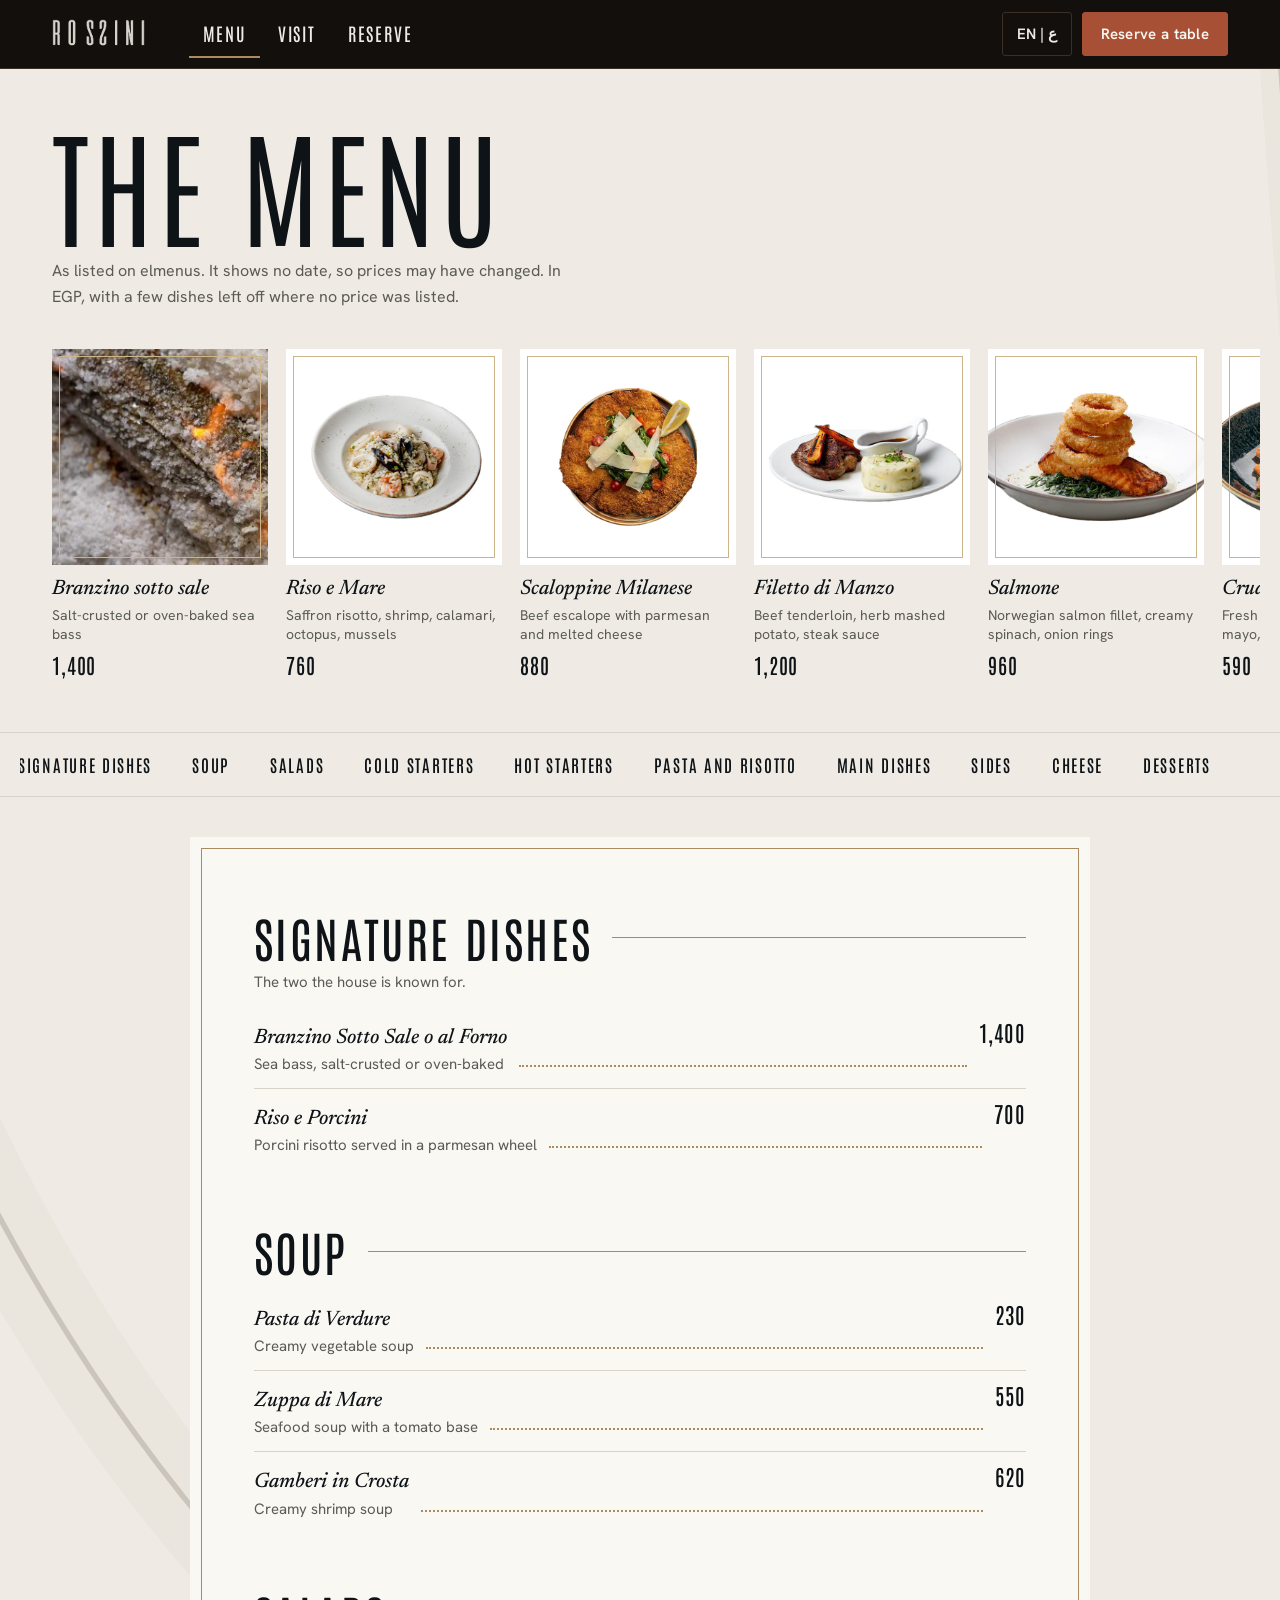
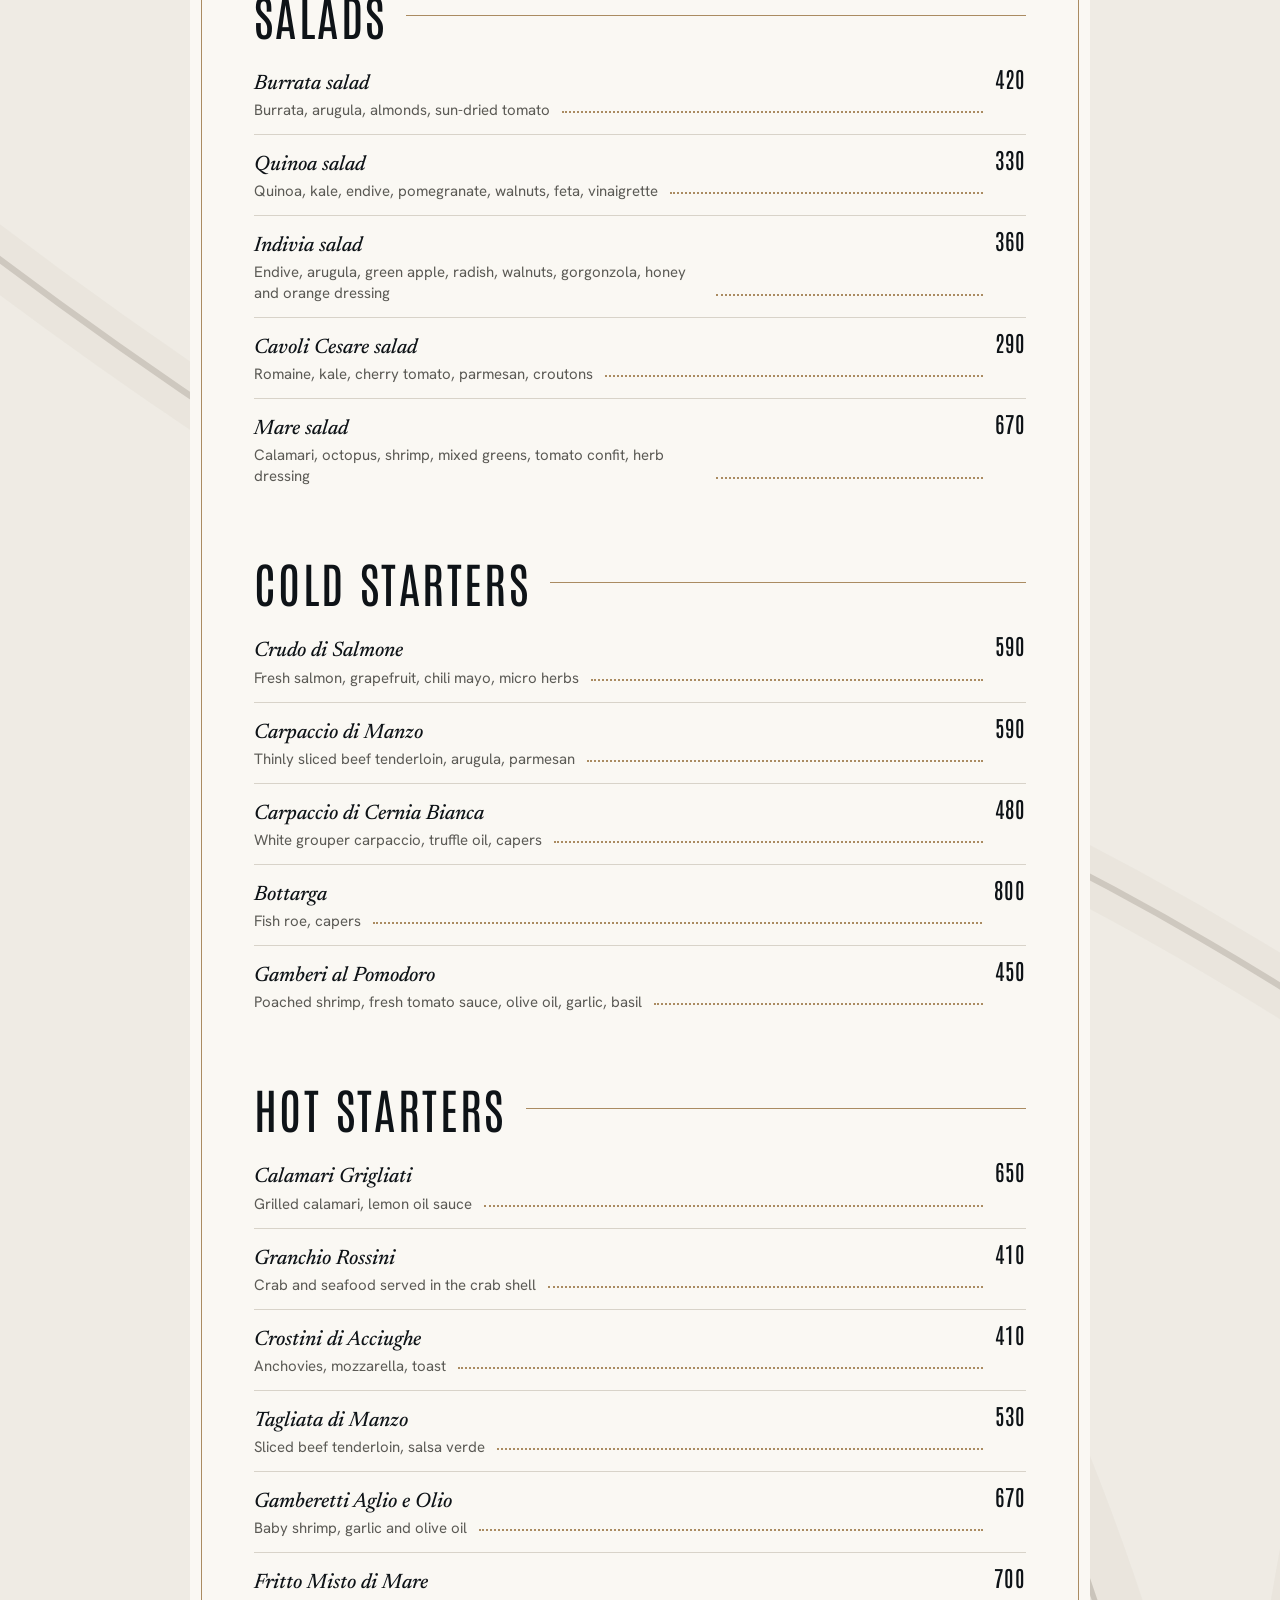
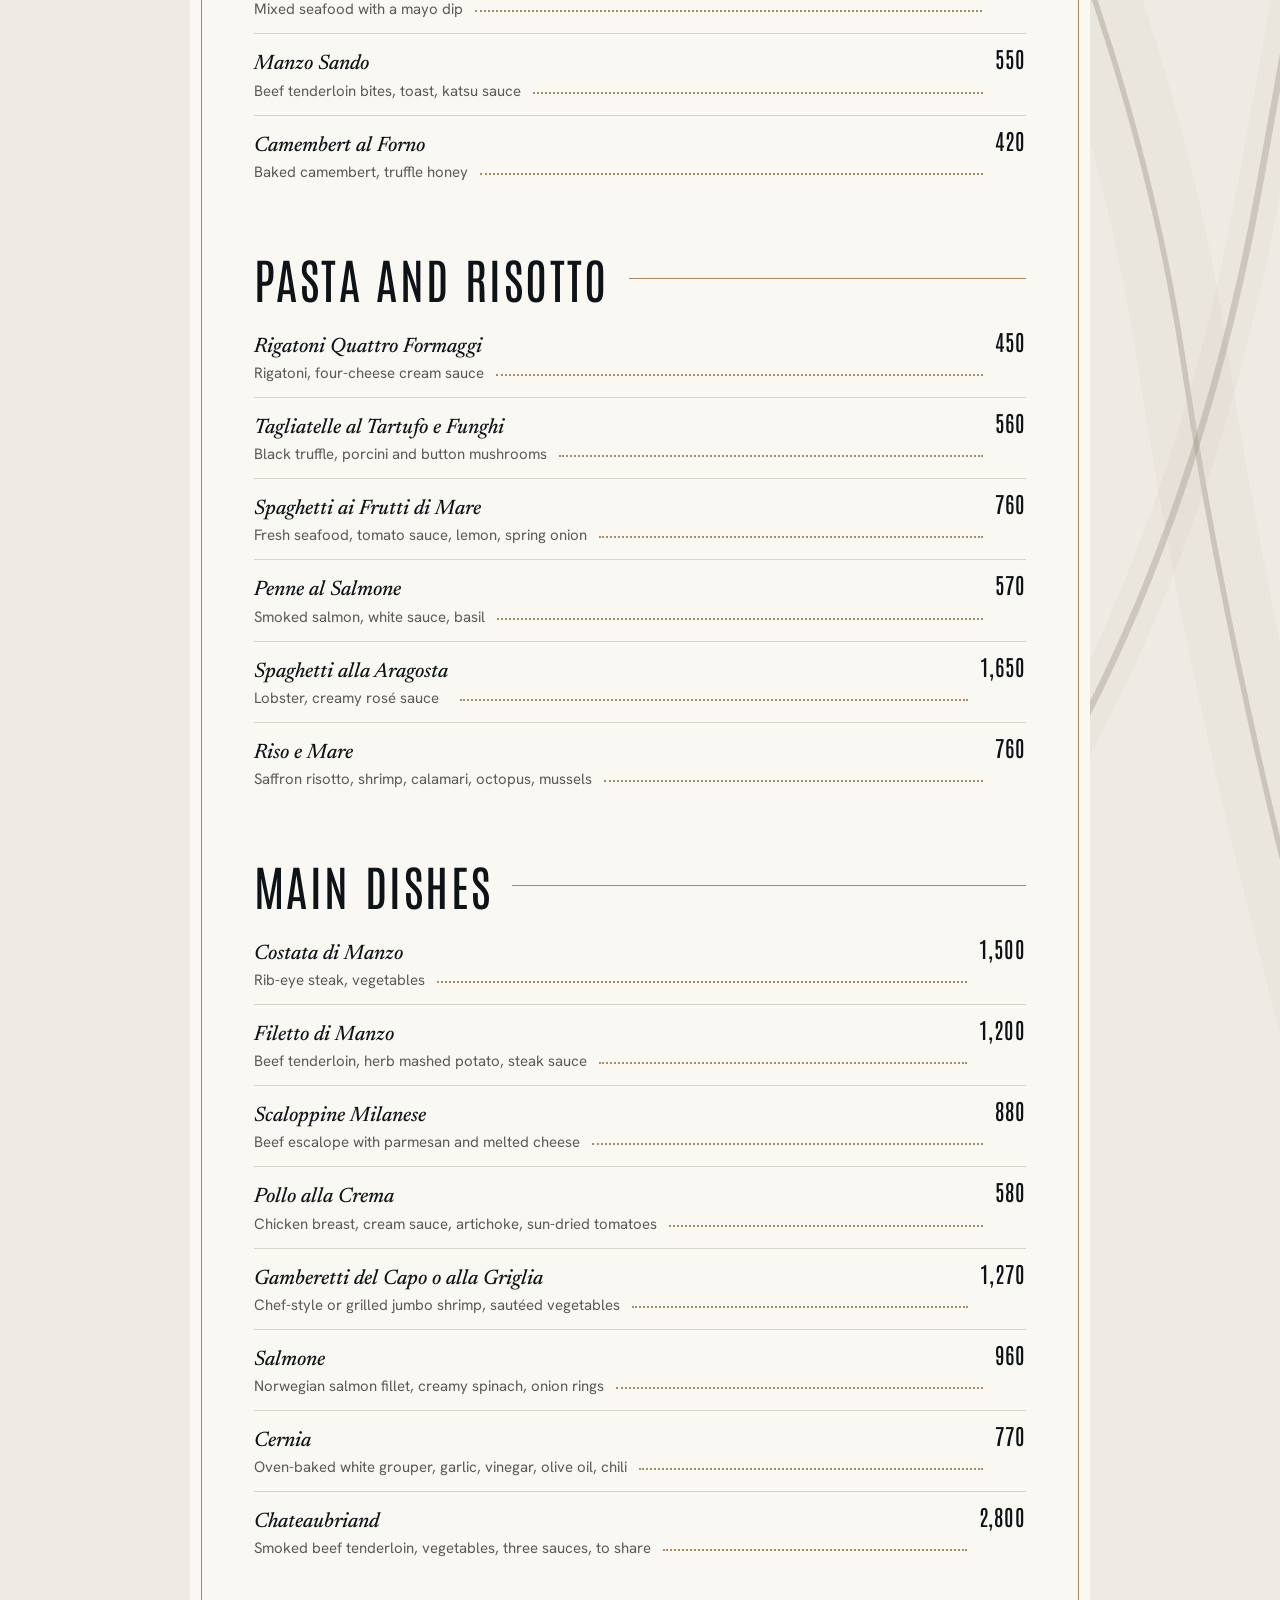
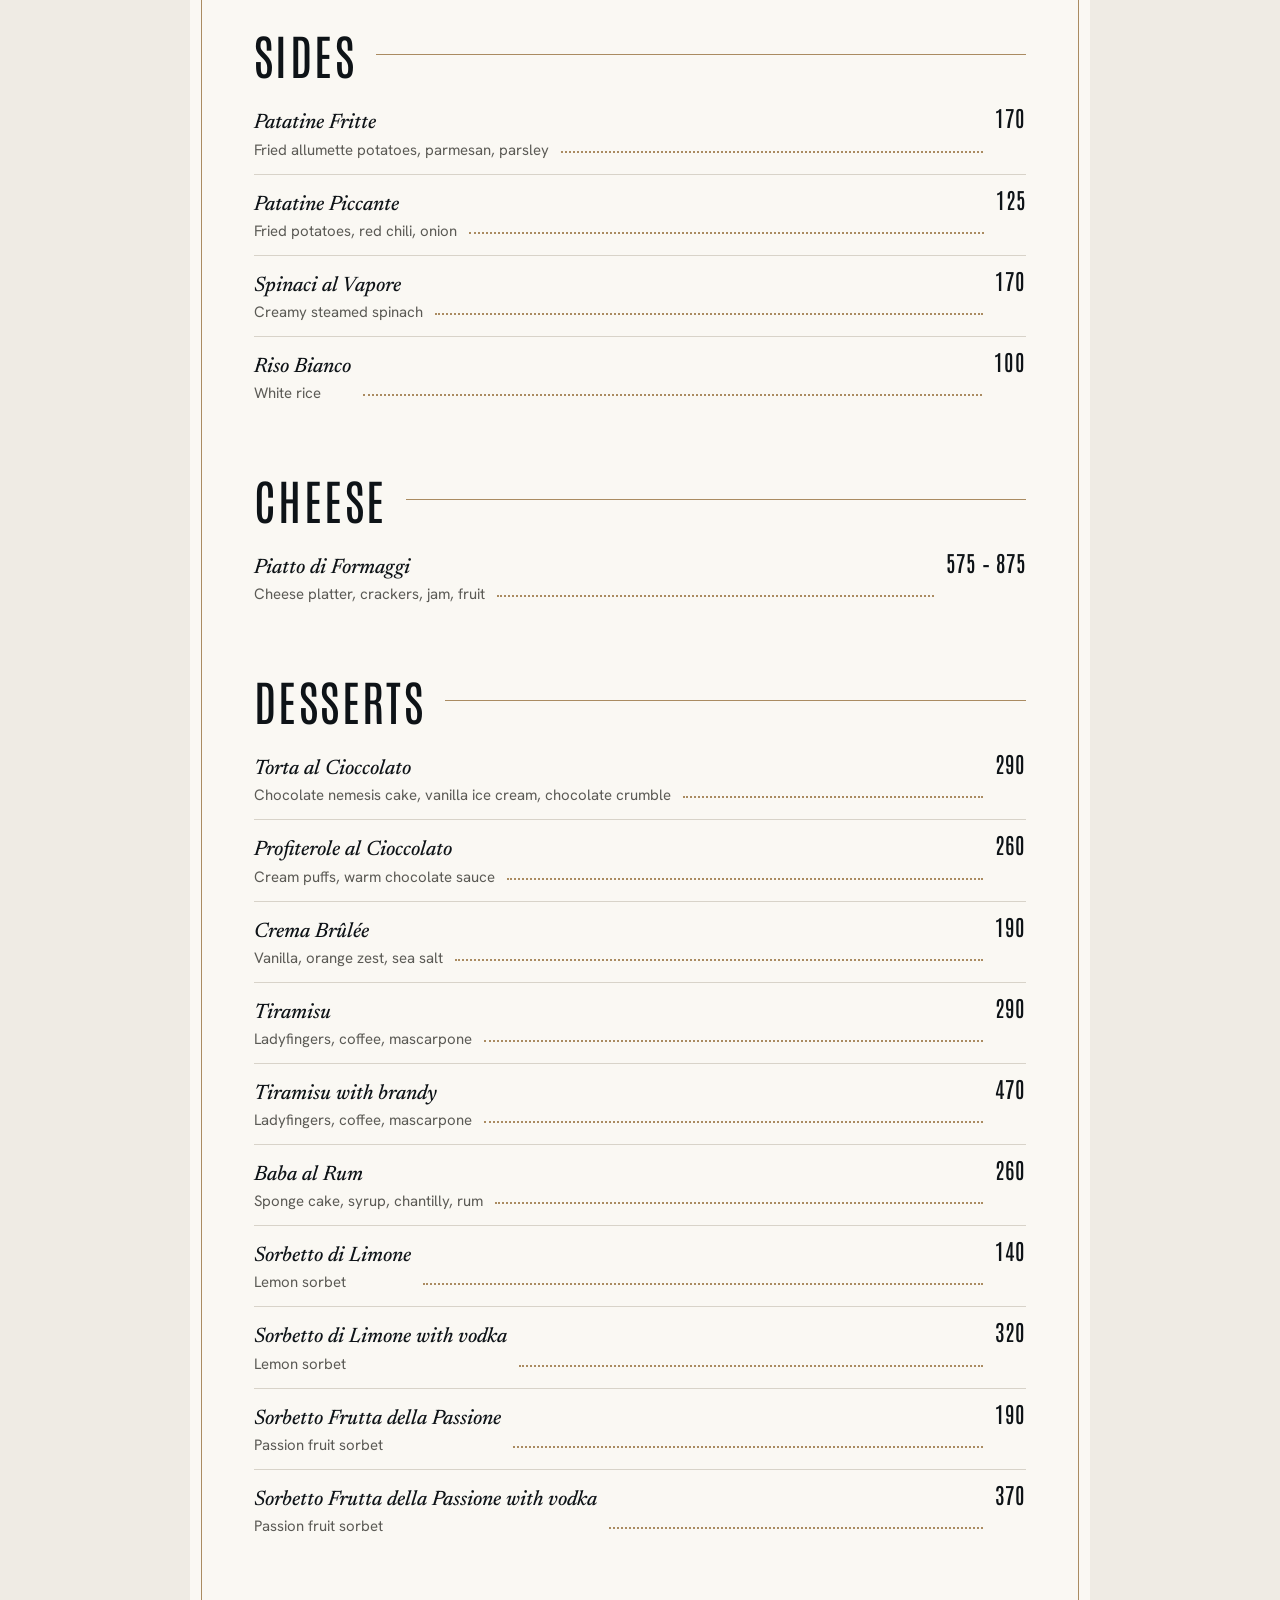
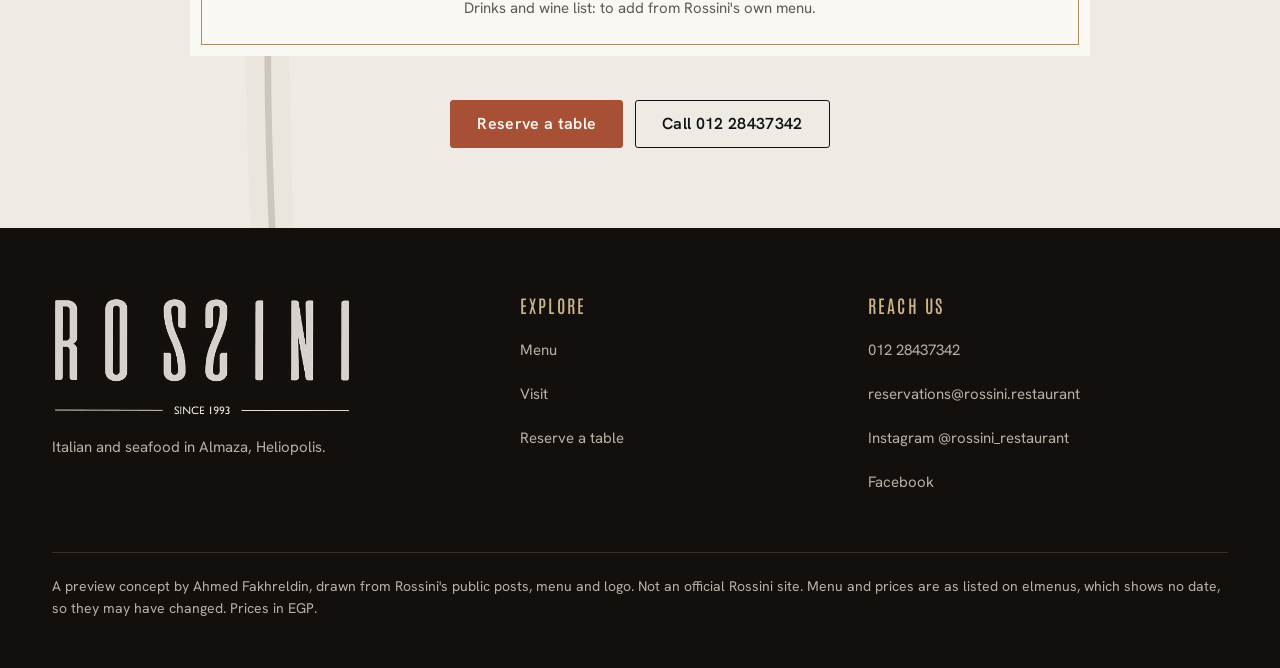
==== menu.html @ e1ad90ad "Rossini website preview: home, menu, visit Co-Authored-By: Claude Sonnet 5.5 <noreply@anthropic.com>" ====
<!doctype html>
<html lang="en"><head><meta charset="utf-8"><meta name="viewport" content="width=device-width,initial-scale=1">
<title>Menu | Rossini</title>
<meta name="description" content="The Rossini dinner menu: soups, salads, starters, pasta and risotto, mains and desserts, with prices in EGP."><meta name="theme-color" content="#120F0D"><meta name="robots" content="noindex">
<meta property="og:title" content="Menu | Rossini"><meta property="og:description" content="The Rossini dinner menu: soups, salads, starters, pasta and risotto, mains and desserts, with prices in EGP."><meta property="og:image" content="img/rossini/03_DQtmpgDiWe9.jpg">
<link rel="icon" type="image/png" href="img/rossini/icon.png">
<link rel="stylesheet" href="fonts.css"><link rel="stylesheet" href="site.css"></head><body>
<a class="skip" href="#main">Skip to content</a><header class="hdr"><div class="wrap">
 <a class="brand" href="index.html" aria-label="Rossini, home"><img src="img/rossini/mark-cream.png" alt="Rossini" width="124" height="40"></a>
 <nav class="nav" aria-label="Main"><a href="menu.html" aria-current="page">Menu</a><a href="visit.html">Visit</a><a href="index.html#reserve">Reserve</a></nav>
 <div class="hr"><button class="lang js-ar" type="button" aria-label="Switch to Arabic">EN | ع</button><a class="btn sm" href="index.html#reserve">Reserve a table</a></div>
 <button class="burger" type="button" aria-expanded="false" aria-controls="mnav" aria-label="Open menu"><i></i><i></i><i></i></button>
</div></header>
<nav class="mnav" id="mnav" aria-label="Menu"><a href="menu.html">Menu</a><a href="visit.html">Visit</a><a href="index.html#reserve">Reserve a table</a><a href="https://www.instagram.com/rossini_restaurant/" target="_blank" rel="noopener">Instagram</a>
 <a class="sub js-ar" href="#" onclick="return false">Arabic version: part of the full build</a></nav>
<main id="main" class="menupage"><svg class="marble" viewBox="0 0 1600 1400" preserveAspectRatio="xMidYMid slice" aria-hidden="true" focusable="false"><path d="M461.8,-20.0 Q496.4,132.1 519.8,204.8 Q543.2,277.5 595.5,325.8 Q647.8,374.1 715.5,419.0 Q783.1,464.0 849.7,492.0 Q916.3,520.1 981.6,567.5 Q1046.9,615.0 1078.7,692.3 Q1110.4,769.5 1153.0,820.8 Q1195.5,872.1 1264.5,918.2 Q1333.5,964.3 1393.6,1017.6 Q1453.7,1071.0 1496.6,1119.0" fill="none" stroke="#CBC5BA" stroke-width="12.1" stroke-opacity=".16" stroke-linecap="round"/><path d="M461.8,-20.0 Q496.4,132.1 519.8,204.8 Q543.2,277.5 595.5,325.8 Q647.8,374.1 715.5,419.0 Q783.1,464.0 849.7,492.0 Q916.3,520.1 981.6,567.5 Q1046.9,615.0 1078.7,692.3 Q1110.4,769.5 1153.0,820.8 Q1195.5,872.1 1264.5,918.2 Q1333.5,964.3 1393.6,1017.6 Q1453.7,1071.0 1496.6,1119.0" fill="none" stroke="#9D968A" stroke-width="1.35" stroke-opacity="0.37" stroke-linecap="round"/><path d="M443.2,-20.0 Q434.5,153.6 419.6,231.9 Q404.7,310.2 382.8,393.0 Q361.0,475.7 354.2,541.4 Q347.4,607.1 346.9,674.1 Q346.4,741.0 346.5,824.0 Q346.7,907.1 330.1,994.8 Q313.4,1082.5 308.4,1163.1 Q303.3,1243.6 294.0,1331.4 Q284.6,1419.1 249.1,1493.6 Q213.7,1568.0 202.8,1649.8" fill="none" stroke="#CBC5BA" stroke-width="23.9" stroke-opacity=".16" stroke-linecap="round"/><path d="M443.2,-20.0 Q434.5,153.6 419.6,231.9 Q404.7,310.2 382.8,393.0 Q361.0,475.7 354.2,541.4 Q347.4,607.1 346.9,674.1 Q346.4,741.0 346.5,824.0 Q346.7,907.1 330.1,994.8 Q313.4,1082.5 308.4,1163.1 Q303.3,1243.6 294.0,1331.4 Q284.6,1419.1 249.1,1493.6 Q213.7,1568.0 202.8,1649.8" fill="none" stroke="#9D968A" stroke-width="1.50" stroke-opacity="0.34" stroke-linecap="round"/><path d="M580.7,-20.0 Q609.0,112.8 638.1,189.6 Q667.3,266.5 716.2,320.9 Q765.2,375.3 794.7,443.3 Q824.1,511.4 864.4,591.1 Q904.7,670.8 915.9,745.1 Q927.0,819.3 952.0,908.2 Q976.9,997.1 1011.6,1057.2 Q1046.3,1117.2 1100.3,1177.3 Q1154.3,1237.4 1203.5,1283.6 Q1252.7,1329.9 1324.0,1378.8" fill="none" stroke="#CBC5BA" stroke-width="19.4" stroke-opacity=".16" stroke-linecap="round"/><path d="M580.7,-20.0 Q609.0,112.8 638.1,189.6 Q667.3,266.5 716.2,320.9 Q765.2,375.3 794.7,443.3 Q824.1,511.4 864.4,591.1 Q904.7,670.8 915.9,745.1 Q927.0,819.3 952.0,908.2 Q976.9,997.1 1011.6,1057.2 Q1046.3,1117.2 1100.3,1177.3 Q1154.3,1237.4 1203.5,1283.6 Q1252.7,1329.9 1324.0,1378.8" fill="none" stroke="#9D968A" stroke-width="1.17" stroke-opacity="0.42" stroke-linecap="round"/><path d="M1138.3,-20.0 Q1172.7,155.7 1169.7,230.3 Q1166.6,304.9 1189.1,366.9 Q1211.6,428.8 1250.8,484.7 Q1289.9,540.6 1332.0,587.7 Q1374.0,634.8 1428.8,675.9 Q1483.7,717.0 1574.0,744.9 Q1664.4,772.8 1732.1,797.8 Q1799.8,822.9 1862.7,853.3 Q1925.6,883.7 1985.8,934.9 Q2045.9,986.1 2106.7,1015.2" fill="none" stroke="#CBC5BA" stroke-width="13.0" stroke-opacity=".16" stroke-linecap="round"/><path d="M1138.3,-20.0 Q1172.7,155.7 1169.7,230.3 Q1166.6,304.9 1189.1,366.9 Q1211.6,428.8 1250.8,484.7 Q1289.9,540.6 1332.0,587.7 Q1374.0,634.8 1428.8,675.9 Q1483.7,717.0 1574.0,744.9 Q1664.4,772.8 1732.1,797.8 Q1799.8,822.9 1862.7,853.3 Q1925.6,883.7 1985.8,934.9 Q2045.9,986.1 2106.7,1015.2" fill="none" stroke="#9D968A" stroke-width="1.51" stroke-opacity="0.32" stroke-linecap="round"/><path d="M-115.7,-20.0 Q-182.9,117.5 -195.9,209.0 Q-208.9,300.5 -246.5,364.4 Q-284.1,428.2 -306.5,509.7 Q-329.0,591.2 -361.4,659.1 Q-393.8,727.0 -407.5,818.8 Q-421.3,910.7 -459.0,990.9 Q-496.8,1071.1 -536.7,1135.9 Q-576.7,1200.6 -606.4,1256.4 Q-636.1,1312.1 -658.8,1391.6 Q-681.6,1471.1 -730.8,1542.9" fill="none" stroke="#CBC5BA" stroke-width="23.8" stroke-opacity=".16" stroke-linecap="round"/><path d="M-115.7,-20.0 Q-182.9,117.5 -195.9,209.0 Q-208.9,300.5 -246.5,364.4 Q-284.1,428.2 -306.5,509.7 Q-329.0,591.2 -361.4,659.1 Q-393.8,727.0 -407.5,818.8 Q-421.3,910.7 -459.0,990.9 Q-496.8,1071.1 -536.7,1135.9 Q-576.7,1200.6 -606.4,1256.4 Q-636.1,1312.1 -658.8,1391.6 Q-681.6,1471.1 -730.8,1542.9" fill="none" stroke="#9D968A" stroke-width="1.65" stroke-opacity="0.36" stroke-linecap="round"/><path d="M263.3,-20.0 Q334.4,120.8 355.7,196.0 Q377.0,271.1 387.3,335.6 Q397.6,400.1 396.5,486.6 Q395.3,573.2 379.2,639.6 Q363.0,706.0 332.2,785.5 Q301.5,865.0 246.9,918.1 Q192.3,971.2 111.0,1000.7 Q29.6,1030.1 -20.9,1090.7 Q-71.4,1151.3 -131.0,1193.6 Q-190.5,1235.9 -273.0,1261.0" fill="none" stroke="#CBC5BA" stroke-width="17.2" stroke-opacity=".16" stroke-linecap="round"/><path d="M263.3,-20.0 Q334.4,120.8 355.7,196.0 Q377.0,271.1 387.3,335.6 Q397.6,400.1 396.5,486.6 Q395.3,573.2 379.2,639.6 Q363.0,706.0 332.2,785.5 Q301.5,865.0 246.9,918.1 Q192.3,971.2 111.0,1000.7 Q29.6,1030.1 -20.9,1090.7 Q-71.4,1151.3 -131.0,1193.6 Q-190.5,1235.9 -273.0,1261.0" fill="none" stroke="#9D968A" stroke-width="0.74" stroke-opacity="0.28" stroke-linecap="round"/><path d="M1704.1,-20.0 Q1667.9,128.9 1625.4,190.3 Q1582.9,251.7 1562.6,318.7 Q1542.4,385.7 1517.9,456.5 Q1493.5,527.4 1487.3,600.5 Q1481.0,673.5 1478.3,763.8 Q1475.5,854.2 1478.3,932.0 Q1481.0,1009.8 1481.4,1072.6 Q1481.7,1135.4 1485.1,1197.6 Q1488.5,1259.9 1476.3,1335.6 Q1464.1,1411.4 1435.4,1479.4" fill="none" stroke="#CBC5BA" stroke-width="16.8" stroke-opacity=".16" stroke-linecap="round"/><path d="M1704.1,-20.0 Q1667.9,128.9 1625.4,190.3 Q1582.9,251.7 1562.6,318.7 Q1542.4,385.7 1517.9,456.5 Q1493.5,527.4 1487.3,600.5 Q1481.0,673.5 1478.3,763.8 Q1475.5,854.2 1478.3,932.0 Q1481.0,1009.8 1481.4,1072.6 Q1481.7,1135.4 1485.1,1197.6 Q1488.5,1259.9 1476.3,1335.6 Q1464.1,1411.4 1435.4,1479.4" fill="none" stroke="#9D968A" stroke-width="1.21" stroke-opacity="0.45" stroke-linecap="round"/><path d="M43.7,-20.0 Q61.9,151.2 71.9,236.4 Q81.9,321.7 66.5,401.4 Q51.1,481.2 34.9,563.3 Q18.7,645.4 5.3,721.5 Q-8.2,797.6 -50.9,876.2 Q-93.6,954.8 -147.1,1008.3 Q-200.7,1061.8 -288.1,1087.7 Q-375.5,1113.6 -436.9,1154.5 Q-498.3,1195.4 -539.5,1259.6 Q-580.8,1323.9 -657.0,1365.4" fill="none" stroke="#CBC5BA" stroke-width="19.7" stroke-opacity=".16" stroke-linecap="round"/><path d="M43.7,-20.0 Q61.9,151.2 71.9,236.4 Q81.9,321.7 66.5,401.4 Q51.1,481.2 34.9,563.3 Q18.7,645.4 5.3,721.5 Q-8.2,797.6 -50.9,876.2 Q-93.6,954.8 -147.1,1008.3 Q-200.7,1061.8 -288.1,1087.7 Q-375.5,1113.6 -436.9,1154.5 Q-498.3,1195.4 -539.5,1259.6 Q-580.8,1323.9 -657.0,1365.4" fill="none" stroke="#9D968A" stroke-width="1.33" stroke-opacity="0.31" stroke-linecap="round"/><path d="M1535.0,-20.0 Q1476.1,122.5 1447.2,206.9 Q1418.3,291.3 1415.6,369.5 Q1412.8,447.7 1419.0,519.6 Q1425.1,591.5 1420.0,670.7 Q1415.0,749.9 1412.7,822.3 Q1410.5,894.8 1399.9,958.5 Q1389.2,1022.2 1344.8,1103.4 Q1300.5,1184.6 1286.2,1246.8 Q1271.9,1309.0 1242.9,1369.8 Q1213.9,1430.6 1180.3,1512.9" fill="none" stroke="#CBC5BA" stroke-width="12.9" stroke-opacity=".16" stroke-linecap="round"/><path d="M1535.0,-20.0 Q1476.1,122.5 1447.2,206.9 Q1418.3,291.3 1415.6,369.5 Q1412.8,447.7 1419.0,519.6 Q1425.1,591.5 1420.0,670.7 Q1415.0,749.9 1412.7,822.3 Q1410.5,894.8 1399.9,958.5 Q1389.2,1022.2 1344.8,1103.4 Q1300.5,1184.6 1286.2,1246.8 Q1271.9,1309.0 1242.9,1369.8 Q1213.9,1430.6 1180.3,1512.9" fill="none" stroke="#9D968A" stroke-width="0.76" stroke-opacity="0.48" stroke-linecap="round"/><path d="M935.5,-20.0 Q947.3,146.6 956.9,237.0 Q966.5,327.4 970.9,392.1 Q975.2,456.9 960.7,543.7 Q946.3,630.6 932.1,708.6 Q917.9,786.6 882.2,844.3 Q846.5,902.0 810.1,958.4 Q773.7,1014.9 756.1,1080.8 Q738.6,1146.7 728.7,1231.8 Q718.8,1316.9 720.9,1384.6 Q723.0,1452.3 731.9,1521.6" fill="none" stroke="#CBC5BA" stroke-width="9.2" stroke-opacity=".16" stroke-linecap="round"/><path d="M935.5,-20.0 Q947.3,146.6 956.9,237.0 Q966.5,327.4 970.9,392.1 Q975.2,456.9 960.7,543.7 Q946.3,630.6 932.1,708.6 Q917.9,786.6 882.2,844.3 Q846.5,902.0 810.1,958.4 Q773.7,1014.9 756.1,1080.8 Q738.6,1146.7 728.7,1231.8 Q718.8,1316.9 720.9,1384.6 Q723.0,1452.3 731.9,1521.6" fill="none" stroke="#9D968A" stroke-width="1.41" stroke-opacity="0.40" stroke-linecap="round"/><path d="M203.8,-20.0 Q164.2,147.4 144.0,232.9 Q123.7,318.3 109.9,400.7 Q96.1,483.1 57.4,558.9 Q18.8,634.6 -36.8,692.1 Q-92.3,749.7 -127.5,805.2 Q-162.6,860.7 -185.3,928.6 Q-207.9,996.6 -207.6,1085.0 Q-207.3,1173.4 -231.5,1241.7 Q-255.6,1310.0 -261.6,1386.2 Q-267.6,1462.5 -253.4,1531.8" fill="none" stroke="#CBC5BA" stroke-width="23.4" stroke-opacity=".16" stroke-linecap="round"/><path d="M203.8,-20.0 Q164.2,147.4 144.0,232.9 Q123.7,318.3 109.9,400.7 Q96.1,483.1 57.4,558.9 Q18.8,634.6 -36.8,692.1 Q-92.3,749.7 -127.5,805.2 Q-162.6,860.7 -185.3,928.6 Q-207.9,996.6 -207.6,1085.0 Q-207.3,1173.4 -231.5,1241.7 Q-255.6,1310.0 -261.6,1386.2 Q-267.6,1462.5 -253.4,1531.8" fill="none" stroke="#9D968A" stroke-width="1.67" stroke-opacity="0.40" stroke-linecap="round"/></svg>
<div class="wrap mhead">
 <h1>The menu</h1>
 <p class="mnote">As listed on elmenus. It shows no date, so prices may have changed. In EGP, with a few dishes left off where no price was listed.</p>
 <div class="favs"><article class="fav"><div class="im br"><img src="img/rossini/03_DQtmpgDiWe9.jpg" alt="Sea bass baked in a salt crust" width="461" height="820"></div><h3>Branzino sotto sale</h3><p>Salt-crusted or oven-baked sea bass</p><b>1,400</b></article><article class="fav"><div class="im"><img src="img/rossini/dishes/fff6aa2e.jpg" alt="Riso e Mare" width="600" height="400"></div><h3>Riso e Mare</h3><p>Saffron risotto, shrimp, calamari, octopus, mussels</p><b>760</b></article><article class="fav"><div class="im"><img src="img/rossini/dishes/2e9b0869.jpg" alt="Scaloppine Milanese" width="600" height="400"></div><h3>Scaloppine Milanese</h3><p>Beef escalope with parmesan and melted cheese</p><b>880</b></article><article class="fav"><div class="im"><img src="img/rossini/dishes/8d470fe8.jpg" alt="Filetto di Manzo" width="600" height="400"></div><h3>Filetto di Manzo</h3><p>Beef tenderloin, herb mashed potato, steak sauce</p><b>1,200</b></article><article class="fav"><div class="im"><img src="img/rossini/dishes/2f91ca54.jpg" alt="Salmone" width="600" height="400"></div><h3>Salmone</h3><p>Norwegian salmon fillet, creamy spinach, onion rings</p><b>960</b></article><article class="fav"><div class="im"><img src="img/rossini/dishes/bc25a0dc.jpg" alt="Crudo di Salmone" width="600" height="400"></div><h3>Crudo di Salmone</h3><p>Fresh salmon, grapefruit, chili mayo, micro herbs</p><b>590</b></article><article class="fav"><div class="im"><img src="img/rossini/dishes/a33565ce.jpg" alt="Tiramisu" width="600" height="400"></div><h3>Tiramisu</h3><p>Ladyfingers, coffee, mascarpone</p><b>290</b></article><article class="fav"><div class="im"><img src="img/rossini/dishes/de966da7.jpg" alt="Baba al Rum" width="600" height="400"></div><h3>Baba al Rum</h3><p>Sponge cake, syrup, chantilly, rum</p><b>260</b></article></div>
</div>
<div class="chips js-jump"><div class="wrap"><a class="chip" href="#signature">Signature dishes</a><a class="chip" href="#soup">Soup</a><a class="chip" href="#salads">Salads</a><a class="chip" href="#cold">Cold starters</a><a class="chip" href="#hot">Hot starters</a><a class="chip" href="#pasta">Pasta and risotto</a><a class="chip" href="#mains">Main dishes</a><a class="chip" href="#sides">Sides</a><a class="chip" href="#cheese">Cheese</a><a class="chip" href="#desserts">Desserts</a></div></div>
<div class="wrap"><div class="mcard"><section class="msec" id="signature"><h2>Signature dishes</h2><p class="snote">The two the house is known for.</p><ul class="mlist"><li class="mi"><span class="it"><i>Branzino Sotto Sale o al Forno</i><small>Sea bass, salt-crusted or oven-baked</small></span><span class="dots"></span><span class="pr">1,400</span></li><li class="mi"><span class="it"><i>Riso e Porcini</i><small>Porcini risotto served in a parmesan wheel</small></span><span class="dots"></span><span class="pr">700</span></li></ul></section><section class="msec" id="soup"><h2>Soup</h2><ul class="mlist"><li class="mi"><span class="it"><i>Pasta di Verdure</i><small>Creamy vegetable soup</small></span><span class="dots"></span><span class="pr">230</span></li><li class="mi"><span class="it"><i>Zuppa di Mare</i><small>Seafood soup with a tomato base</small></span><span class="dots"></span><span class="pr">550</span></li><li class="mi"><span class="it"><i>Gamberi in Crosta</i><small>Creamy shrimp soup</small></span><span class="dots"></span><span class="pr">620</span></li></ul></section><section class="msec" id="salads"><h2>Salads</h2><ul class="mlist"><li class="mi"><span class="it"><i>Burrata salad</i><small>Burrata, arugula, almonds, sun-dried tomato</small></span><span class="dots"></span><span class="pr">420</span></li><li class="mi"><span class="it"><i>Quinoa salad</i><small>Quinoa, kale, endive, pomegranate, walnuts, feta, vinaigrette</small></span><span class="dots"></span><span class="pr">330</span></li><li class="mi"><span class="it"><i>Indivia salad</i><small>Endive, arugula, green apple, radish, walnuts, gorgonzola, honey and orange dressing</small></span><span class="dots"></span><span class="pr">360</span></li><li class="mi"><span class="it"><i>Cavoli Cesare salad</i><small>Romaine, kale, cherry tomato, parmesan, croutons</small></span><span class="dots"></span><span class="pr">290</span></li><li class="mi"><span class="it"><i>Mare salad</i><small>Calamari, octopus, shrimp, mixed greens, tomato confit, herb dressing</small></span><span class="dots"></span><span class="pr">670</span></li></ul></section><section class="msec" id="cold"><h2>Cold starters</h2><ul class="mlist"><li class="mi"><span class="it"><i>Crudo di Salmone</i><small>Fresh salmon, grapefruit, chili mayo, micro herbs</small></span><span class="dots"></span><span class="pr">590</span></li><li class="mi"><span class="it"><i>Carpaccio di Manzo</i><small>Thinly sliced beef tenderloin, arugula, parmesan</small></span><span class="dots"></span><span class="pr">590</span></li><li class="mi"><span class="it"><i>Carpaccio di Cernia Bianca</i><small>White grouper carpaccio, truffle oil, capers</small></span><span class="dots"></span><span class="pr">480</span></li><li class="mi"><span class="it"><i>Bottarga</i><small>Fish roe, capers</small></span><span class="dots"></span><span class="pr">800</span></li><li class="mi"><span class="it"><i>Gamberi al Pomodoro</i><small>Poached shrimp, fresh tomato sauce, olive oil, garlic, basil</small></span><span class="dots"></span><span class="pr">450</span></li></ul></section><section class="msec" id="hot"><h2>Hot starters</h2><ul class="mlist"><li class="mi"><span class="it"><i>Calamari Grigliati</i><small>Grilled calamari, lemon oil sauce</small></span><span class="dots"></span><span class="pr">650</span></li><li class="mi"><span class="it"><i>Granchio Rossini</i><small>Crab and seafood served in the crab shell</small></span><span class="dots"></span><span class="pr">410</span></li><li class="mi"><span class="it"><i>Crostini di Acciughe</i><small>Anchovies, mozzarella, toast</small></span><span class="dots"></span><span class="pr">410</span></li><li class="mi"><span class="it"><i>Tagliata di Manzo</i><small>Sliced beef tenderloin, salsa verde</small></span><span class="dots"></span><span class="pr">530</span></li><li class="mi"><span class="it"><i>Gamberetti Aglio e Olio</i><small>Baby shrimp, garlic and olive oil</small></span><span class="dots"></span><span class="pr">670</span></li><li class="mi"><span class="it"><i>Fritto Misto di Mare</i><small>Mixed seafood with a mayo dip</small></span><span class="dots"></span><span class="pr">700</span></li><li class="mi"><span class="it"><i>Manzo Sando</i><small>Beef tenderloin bites, toast, katsu sauce</small></span><span class="dots"></span><span class="pr">550</span></li><li class="mi"><span class="it"><i>Camembert al Forno</i><small>Baked camembert, truffle honey</small></span><span class="dots"></span><span class="pr">420</span></li></ul></section><section class="msec" id="pasta"><h2>Pasta and risotto</h2><ul class="mlist"><li class="mi"><span class="it"><i>Rigatoni Quattro Formaggi</i><small>Rigatoni, four-cheese cream sauce</small></span><span class="dots"></span><span class="pr">450</span></li><li class="mi"><span class="it"><i>Tagliatelle al Tartufo e Funghi</i><small>Black truffle, porcini and button mushrooms</small></span><span class="dots"></span><span class="pr">560</span></li><li class="mi"><span class="it"><i>Spaghetti ai Frutti di Mare</i><small>Fresh seafood, tomato sauce, lemon, spring onion</small></span><span class="dots"></span><span class="pr">760</span></li><li class="mi"><span class="it"><i>Penne al Salmone</i><small>Smoked salmon, white sauce, basil</small></span><span class="dots"></span><span class="pr">570</span></li><li class="mi"><span class="it"><i>Spaghetti alla Aragosta</i><small>Lobster, creamy rosé sauce</small></span><span class="dots"></span><span class="pr">1,650</span></li><li class="mi"><span class="it"><i>Riso e Mare</i><small>Saffron risotto, shrimp, calamari, octopus, mussels</small></span><span class="dots"></span><span class="pr">760</span></li></ul></section><section class="msec" id="mains"><h2>Main dishes</h2><ul class="mlist"><li class="mi"><span class="it"><i>Costata di Manzo</i><small>Rib-eye steak, vegetables</small></span><span class="dots"></span><span class="pr">1,500</span></li><li class="mi"><span class="it"><i>Filetto di Manzo</i><small>Beef tenderloin, herb mashed potato, steak sauce</small></span><span class="dots"></span><span class="pr">1,200</span></li><li class="mi"><span class="it"><i>Scaloppine Milanese</i><small>Beef escalope with parmesan and melted cheese</small></span><span class="dots"></span><span class="pr">880</span></li><li class="mi"><span class="it"><i>Pollo alla Crema</i><small>Chicken breast, cream sauce, artichoke, sun-dried tomatoes</small></span><span class="dots"></span><span class="pr">580</span></li><li class="mi"><span class="it"><i>Gamberetti del Capo o alla Griglia</i><small>Chef-style or grilled jumbo shrimp, sautéed vegetables</small></span><span class="dots"></span><span class="pr">1,270</span></li><li class="mi"><span class="it"><i>Salmone</i><small>Norwegian salmon fillet, creamy spinach, onion rings</small></span><span class="dots"></span><span class="pr">960</span></li><li class="mi"><span class="it"><i>Cernia</i><small>Oven-baked white grouper, garlic, vinegar, olive oil, chili</small></span><span class="dots"></span><span class="pr">770</span></li><li class="mi"><span class="it"><i>Chateaubriand</i><small>Smoked beef tenderloin, vegetables, three sauces, to share</small></span><span class="dots"></span><span class="pr">2,800</span></li></ul></section><section class="msec" id="sides"><h2>Sides</h2><ul class="mlist"><li class="mi"><span class="it"><i>Patatine Fritte</i><small>Fried allumette potatoes, parmesan, parsley</small></span><span class="dots"></span><span class="pr">170</span></li><li class="mi"><span class="it"><i>Patatine Piccante</i><small>Fried potatoes, red chili, onion</small></span><span class="dots"></span><span class="pr">125</span></li><li class="mi"><span class="it"><i>Spinaci al Vapore</i><small>Creamy steamed spinach</small></span><span class="dots"></span><span class="pr">170</span></li><li class="mi"><span class="it"><i>Riso Bianco</i><small>White rice</small></span><span class="dots"></span><span class="pr">100</span></li></ul></section><section class="msec" id="cheese"><h2>Cheese</h2><ul class="mlist"><li class="mi"><span class="it"><i>Piatto di Formaggi</i><small>Cheese platter, crackers, jam, fruit</small></span><span class="dots"></span><span class="pr">575 – 875</span></li></ul></section><section class="msec" id="desserts"><h2>Desserts</h2><ul class="mlist"><li class="mi"><span class="it"><i>Torta al Cioccolato</i><small>Chocolate nemesis cake, vanilla ice cream, chocolate crumble</small></span><span class="dots"></span><span class="pr">290</span></li><li class="mi"><span class="it"><i>Profiterole al Cioccolato</i><small>Cream puffs, warm chocolate sauce</small></span><span class="dots"></span><span class="pr">260</span></li><li class="mi"><span class="it"><i>Crema Brûlée</i><small>Vanilla, orange zest, sea salt</small></span><span class="dots"></span><span class="pr">190</span></li><li class="mi"><span class="it"><i>Tiramisu</i><small>Ladyfingers, coffee, mascarpone</small></span><span class="dots"></span><span class="pr">290</span></li><li class="mi"><span class="it"><i>Tiramisu with brandy</i><small>Ladyfingers, coffee, mascarpone</small></span><span class="dots"></span><span class="pr">470</span></li><li class="mi"><span class="it"><i>Baba al Rum</i><small>Sponge cake, syrup, chantilly, rum</small></span><span class="dots"></span><span class="pr">260</span></li><li class="mi"><span class="it"><i>Sorbetto di Limone</i><small>Lemon sorbet</small></span><span class="dots"></span><span class="pr">140</span></li><li class="mi"><span class="it"><i>Sorbetto di Limone with vodka</i><small>Lemon sorbet</small></span><span class="dots"></span><span class="pr">320</span></li><li class="mi"><span class="it"><i>Sorbetto Frutta della Passione</i><small>Passion fruit sorbet</small></span><span class="dots"></span><span class="pr">190</span></li><li class="mi"><span class="it"><i>Sorbetto Frutta della Passione with vodka</i><small>Passion fruit sorbet</small></span><span class="dots"></span><span class="pr">370</span></li></ul></section>
 <p class="mfoot">Drinks and wine list: to add from Rossini's own menu.</p></div></div>
<div class="wrap mcta"><a class="btn" href="index.html#reserve">Reserve a table</a><a class="btn ghost" href="tel:+201228437342">Call 012 28437342</a></div>
</main><footer class="ftr"><div class="wrap">
 <div><img src="img/rossini/logo-cream.png" alt="Rossini, since 1993" width="300" height="120"><p style="margin-top:18px">Italian and seafood in Almaza, Heliopolis.</p></div>
 <div><h4>Explore</h4><ul><li><a href="menu.html">Menu</a></li><li><a href="visit.html">Visit</a></li><li><a href="index.html#reserve">Reserve a table</a></li></ul></div>
 <div><h4>Reach us</h4><ul><li><a href="tel:+201228437342">012 28437342</a></li><li><a href="mailto:reservations@rossini.restaurant">reservations@rossini.restaurant</a></li><li><a href="https://www.instagram.com/rossini_restaurant/" target="_blank" rel="noopener">Instagram @rossini_restaurant</a></li><li><a href="https://www.facebook.com/rossinirestaurantegypt" target="_blank" rel="noopener">Facebook</a></li></ul></div>
 <p class="fine">A preview concept by Ahmed Fakhreldin, drawn from Rossini's public posts, menu and logo. Not an official Rossini site. Menu and prices are as listed on elmenus, which shows no date, so they may have changed. Prices in EGP.</p>
</div></footer><nav class="mbar" aria-label="Quick actions"><a class="main" href="index.html#reserve">Reserve</a><a href="https://www.google.com/maps/search/?api=1&query=Rossini+Restaurant+66+Omar+Ibn+El-Khattab+Almaza+Heliopolis" target="_blank" rel="noopener">Directions</a><a href="tel:+201228437342">Call</a></nav><div class="toast" role="status" aria-live="polite">The Arabic version is part of the full build.</div><script src="app.js"></script></body></html>
---- fonts.css ----
/* latin-ext */
@font-face {
  font-family: 'Antonio';
  font-style: normal;
  font-weight: 300;
  font-display: swap;
  src: url(fonts/c0c201a4a9ea.woff2) format('woff2');
  unicode-range: U+0100-02BA, U+02BD-02C5, U+02C7-02CC, U+02CE-02D7, U+02DD-02FF, U+0304, U+0308, U+0329, U+1D00-1DBF, U+1E00-1E9F, U+1EF2-1EFF, U+2020, U+20A0-20AB, U+20AD-20C0, U+2113, U+2C60-2C7F, U+A720-A7FF;
}
/* latin */
@font-face {
  font-family: 'Antonio';
  font-style: normal;
  font-weight: 300;
  font-display: swap;
  src: url(fonts/6b497ad16e94.woff2) format('woff2');
  unicode-range: U+0000-00FF, U+0131, U+0152-0153, U+02BB-02BC, U+02C6, U+02DA, U+02DC, U+0304, U+0308, U+0329, U+2000-206F, U+20AC, U+2122, U+2191, U+2193, U+2212, U+2215, U+FEFF, U+FFFD;
}
/* latin-ext */
@font-face {
  font-family: 'Antonio';
  font-style: normal;
  font-weight: 400;
  font-display: swap;
  src: url(fonts/c0c201a4a9ea.woff2) format('woff2');
  unicode-range: U+0100-02BA, U+02BD-02C5, U+02C7-02CC, U+02CE-02D7, U+02DD-02FF, U+0304, U+0308, U+0329, U+1D00-1DBF, U+1E00-1E9F, U+1EF2-1EFF, U+2020, U+20A0-20AB, U+20AD-20C0, U+2113, U+2C60-2C7F, U+A720-A7FF;
}
/* latin */
@font-face {
  font-family: 'Antonio';
  font-style: normal;
  font-weight: 400;
  font-display: swap;
  src: url(fonts/6b497ad16e94.woff2) format('woff2');
  unicode-range: U+0000-00FF, U+0131, U+0152-0153, U+02BB-02BC, U+02C6, U+02DA, U+02DC, U+0304, U+0308, U+0329, U+2000-206F, U+20AC, U+2122, U+2191, U+2193, U+2212, U+2215, U+FEFF, U+FFFD;
}
/* latin-ext */
@font-face {
  font-family: 'Antonio';
  font-style: normal;
  font-weight: 500;
  font-display: swap;
  src: url(fonts/c0c201a4a9ea.woff2) format('woff2');
  unicode-range: U+0100-02BA, U+02BD-02C5, U+02C7-02CC, U+02CE-02D7, U+02DD-02FF, U+0304, U+0308, U+0329, U+1D00-1DBF, U+1E00-1E9F, U+1EF2-1EFF, U+2020, U+20A0-20AB, U+20AD-20C0, U+2113, U+2C60-2C7F, U+A720-A7FF;
}
/* latin */
@font-face {
  font-family: 'Antonio';
  font-style: normal;
  font-weight: 500;
  font-display: swap;
  src: url(fonts/6b497ad16e94.woff2) format('woff2');
  unicode-range: U+0000-00FF, U+0131, U+0152-0153, U+02BB-02BC, U+02C6, U+02DA, U+02DC, U+0304, U+0308, U+0329, U+2000-206F, U+20AC, U+2122, U+2191, U+2193, U+2212, U+2215, U+FEFF, U+FFFD;
}
/* latin-ext */
@font-face {
  font-family: 'Antonio';
  font-style: normal;
  font-weight: 600;
  font-display: swap;
  src: url(fonts/c0c201a4a9ea.woff2) format('woff2');
  unicode-range: U+0100-02BA, U+02BD-02C5, U+02C7-02CC, U+02CE-02D7, U+02DD-02FF, U+0304, U+0308, U+0329, U+1D00-1DBF, U+1E00-1E9F, U+1EF2-1EFF, U+2020, U+20A0-20AB, U+20AD-20C0, U+2113, U+2C60-2C7F, U+A720-A7FF;
}
/* latin */
@font-face {
  font-family: 'Antonio';
  font-style: normal;
  font-weight: 600;
  font-display: swap;
  src: url(fonts/6b497ad16e94.woff2) format('woff2');
  unicode-range: U+0000-00FF, U+0131, U+0152-0153, U+02BB-02BC, U+02C6, U+02DA, U+02DC, U+0304, U+0308, U+0329, U+2000-206F, U+20AC, U+2122, U+2191, U+2193, U+2212, U+2215, U+FEFF, U+FFFD;
}
/* cyrillic-ext */
@font-face {
  font-family: 'Hanken Grotesk';
  font-style: normal;
  font-weight: 400;
  font-display: swap;
  src: url(fonts/00849f11728e.woff2) format('woff2');
  unicode-range: U+0460-052F, U+1C80-1C8A, U+20B4, U+2DE0-2DFF, U+A640-A69F, U+FE2E-FE2F;
}
/* vietnamese */
@font-face {
  font-family: 'Hanken Grotesk';
  font-style: normal;
  font-weight: 400;
  font-display: swap;
  src: url(fonts/e98c510959ab.woff2) format('woff2');
  unicode-range: U+0102-0103, U+0110-0111, U+0128-0129, U+0168-0169, U+01A0-01A1, U+01AF-01B0, U+0300-0301, U+0303-0304, U+0308-0309, U+0323, U+0329, U+1EA0-1EF9, U+20AB;
}
/* latin-ext */
@font-face {
  font-family: 'Hanken Grotesk';
  font-style: normal;
  font-weight: 400;
  font-display: swap;
  src: url(fonts/af150b918157.woff2) format('woff2');
  unicode-range: U+0100-02BA, U+02BD-02C5, U+02C7-02CC, U+02CE-02D7, U+02DD-02FF, U+0304, U+0308, U+0329, U+1D00-1DBF, U+1E00-1E9F, U+1EF2-1EFF, U+2020, U+20A0-20AB, U+20AD-20C0, U+2113, U+2C60-2C7F, U+A720-A7FF;
}
/* latin */
@font-face {
  font-family: 'Hanken Grotesk';
  font-style: normal;
  font-weight: 400;
  font-display: swap;
  src: url(fonts/60503460da53.woff2) format('woff2');
  unicode-range: U+0000-00FF, U+0131, U+0152-0153, U+02BB-02BC, U+02C6, U+02DA, U+02DC, U+0304, U+0308, U+0329, U+2000-206F, U+20AC, U+2122, U+2191, U+2193, U+2212, U+2215, U+FEFF, U+FFFD;
}
/* cyrillic-ext */
@font-face {
  font-family: 'Hanken Grotesk';
  font-style: normal;
  font-weight: 500;
  font-display: swap;
  src: url(fonts/00849f11728e.woff2) format('woff2');
  unicode-range: U+0460-052F, U+1C80-1C8A, U+20B4, U+2DE0-2DFF, U+A640-A69F, U+FE2E-FE2F;
}
/* vietnamese */
@font-face {
  font-family: 'Hanken Grotesk';
  font-style: normal;
  font-weight: 500;
  font-display: swap;
  src: url(fonts/e98c510959ab.woff2) format('woff2');
  unicode-range: U+0102-0103, U+0110-0111, U+0128-0129, U+0168-0169, U+01A0-01A1, U+01AF-01B0, U+0300-0301, U+0303-0304, U+0308-0309, U+0323, U+0329, U+1EA0-1EF9, U+20AB;
}
/* latin-ext */
@font-face {
  font-family: 'Hanken Grotesk';
  font-style: normal;
  font-weight: 500;
  font-display: swap;
  src: url(fonts/af150b918157.woff2) format('woff2');
  unicode-range: U+0100-02BA, U+02BD-02C5, U+02C7-02CC, U+02CE-02D7, U+02DD-02FF, U+0304, U+0308, U+0329, U+1D00-1DBF, U+1E00-1E9F, U+1EF2-1EFF, U+2020, U+20A0-20AB, U+20AD-20C0, U+2113, U+2C60-2C7F, U+A720-A7FF;
}
/* latin */
@font-face {
  font-family: 'Hanken Grotesk';
  font-style: normal;
  font-weight: 500;
  font-display: swap;
  src: url(fonts/60503460da53.woff2) format('woff2');
  unicode-range: U+0000-00FF, U+0131, U+0152-0153, U+02BB-02BC, U+02C6, U+02DA, U+02DC, U+0304, U+0308, U+0329, U+2000-206F, U+20AC, U+2122, U+2191, U+2193, U+2212, U+2215, U+FEFF, U+FFFD;
}
/* cyrillic-ext */
@font-face {
  font-family: 'Hanken Grotesk';
  font-style: normal;
  font-weight: 600;
  font-display: swap;
  src: url(fonts/00849f11728e.woff2) format('woff2');
  unicode-range: U+0460-052F, U+1C80-1C8A, U+20B4, U+2DE0-2DFF, U+A640-A69F, U+FE2E-FE2F;
}
/* vietnamese */
@font-face {
  font-family: 'Hanken Grotesk';
  font-style: normal;
  font-weight: 600;
  font-display: swap;
  src: url(fonts/e98c510959ab.woff2) format('woff2');
  unicode-range: U+0102-0103, U+0110-0111, U+0128-0129, U+0168-0169, U+01A0-01A1, U+01AF-01B0, U+0300-0301, U+0303-0304, U+0308-0309, U+0323, U+0329, U+1EA0-1EF9, U+20AB;
}
/* latin-ext */
@font-face {
  font-family: 'Hanken Grotesk';
  font-style: normal;
  font-weight: 600;
  font-display: swap;
  src: url(fonts/af150b918157.woff2) format('woff2');
  unicode-range: U+0100-02BA, U+02BD-02C5, U+02C7-02CC, U+02CE-02D7, U+02DD-02FF, U+0304, U+0308, U+0329, U+1D00-1DBF, U+1E00-1E9F, U+1EF2-1EFF, U+2020, U+20A0-20AB, U+20AD-20C0, U+2113, U+2C60-2C7F, U+A720-A7FF;
}
/* latin */
@font-face {
  font-family: 'Hanken Grotesk';
  font-style: normal;
  font-weight: 600;
  font-display: swap;
  src: url(fonts/60503460da53.woff2) format('woff2');
  unicode-range: U+0000-00FF, U+0131, U+0152-0153, U+02BB-02BC, U+02C6, U+02DA, U+02DC, U+0304, U+0308, U+0329, U+2000-206F, U+20AC, U+2122, U+2191, U+2193, U+2212, U+2215, U+FEFF, U+FFFD;
}
/* cyrillic-ext */
@font-face {
  font-family: 'Hanken Grotesk';
  font-style: normal;
  font-weight: 700;
  font-display: swap;
  src: url(fonts/00849f11728e.woff2) format('woff2');
  unicode-range: U+0460-052F, U+1C80-1C8A, U+20B4, U+2DE0-2DFF, U+A640-A69F, U+FE2E-FE2F;
}
/* vietnamese */
@font-face {
  font-family: 'Hanken Grotesk';
  font-style: normal;
  font-weight: 700;
  font-display: swap;
  src: url(fonts/e98c510959ab.woff2) format('woff2');
  unicode-range: U+0102-0103, U+0110-0111, U+0128-0129, U+0168-0169, U+01A0-01A1, U+01AF-01B0, U+0300-0301, U+0303-0304, U+0308-0309, U+0323, U+0329, U+1EA0-1EF9, U+20AB;
}
/* latin-ext */
@font-face {
  font-family: 'Hanken Grotesk';
  font-style: normal;
  font-weight: 700;
  font-display: swap;
  src: url(fonts/af150b918157.woff2) format('woff2');
  unicode-range: U+0100-02BA, U+02BD-02C5, U+02C7-02CC, U+02CE-02D7, U+02DD-02FF, U+0304, U+0308, U+0329, U+1D00-1DBF, U+1E00-1E9F, U+1EF2-1EFF, U+2020, U+20A0-20AB, U+20AD-20C0, U+2113, U+2C60-2C7F, U+A720-A7FF;
}
/* latin */
@font-face {
  font-family: 'Hanken Grotesk';
  font-style: normal;
  font-weight: 700;
  font-display: swap;
  src: url(fonts/60503460da53.woff2) format('woff2');
  unicode-range: U+0000-00FF, U+0131, U+0152-0153, U+02BB-02BC, U+02C6, U+02DA, U+02DC, U+0304, U+0308, U+0329, U+2000-206F, U+20AC, U+2122, U+2191, U+2193, U+2212, U+2215, U+FEFF, U+FFFD;
}
/* vietnamese */
@font-face {
  font-family: 'Newsreader';
  font-style: italic;
  font-weight: 400;
  font-display: swap;
  src: url(fonts/bff6159ff1e2.woff2) format('woff2');
  unicode-range: U+0102-0103, U+0110-0111, U+0128-0129, U+0168-0169, U+01A0-01A1, U+01AF-01B0, U+0300-0301, U+0303-0304, U+0308-0309, U+0323, U+0329, U+1EA0-1EF9, U+20AB;
}
/* latin-ext */
@font-face {
  font-family: 'Newsreader';
  font-style: italic;
  font-weight: 400;
  font-display: swap;
  src: url(fonts/c62bdcbb62e4.woff2) format('woff2');
  unicode-range: U+0100-02BA, U+02BD-02C5, U+02C7-02CC, U+02CE-02D7, U+02DD-02FF, U+0304, U+0308, U+0329, U+1D00-1DBF, U+1E00-1E9F, U+1EF2-1EFF, U+2020, U+20A0-20AB, U+20AD-20C0, U+2113, U+2C60-2C7F, U+A720-A7FF;
}
/* latin */
@font-face {
  font-family: 'Newsreader';
  font-style: italic;
  font-weight: 400;
  font-display: swap;
  src: url(fonts/84f4aa1199c1.woff2) format('woff2');
  unicode-range: U+0000-00FF, U+0131, U+0152-0153, U+02BB-02BC, U+02C6, U+02DA, U+02DC, U+0304, U+0308, U+0329, U+2000-206F, U+20AC, U+2122, U+2191, U+2193, U+2212, U+2215, U+FEFF, U+FFFD;
}
/* vietnamese */
@font-face {
  font-family: 'Newsreader';
  font-style: italic;
  font-weight: 500;
  font-display: swap;
  src: url(fonts/bff6159ff1e2.woff2) format('woff2');
  unicode-range: U+0102-0103, U+0110-0111, U+0128-0129, U+0168-0169, U+01A0-01A1, U+01AF-01B0, U+0300-0301, U+0303-0304, U+0308-0309, U+0323, U+0329, U+1EA0-1EF9, U+20AB;
}
/* latin-ext */
@font-face {
  font-family: 'Newsreader';
  font-style: italic;
  font-weight: 500;
  font-display: swap;
  src: url(fonts/c62bdcbb62e4.woff2) format('woff2');
  unicode-range: U+0100-02BA, U+02BD-02C5, U+02C7-02CC, U+02CE-02D7, U+02DD-02FF, U+0304, U+0308, U+0329, U+1D00-1DBF, U+1E00-1E9F, U+1EF2-1EFF, U+2020, U+20A0-20AB, U+20AD-20C0, U+2113, U+2C60-2C7F, U+A720-A7FF;
}
/* latin */
@font-face {
  font-family: 'Newsreader';
  font-style: italic;
  font-weight: 500;
  font-display: swap;
  src: url(fonts/84f4aa1199c1.woff2) format('woff2');
  unicode-range: U+0000-00FF, U+0131, U+0152-0153, U+02BB-02BC, U+02C6, U+02DA, U+02DC, U+0304, U+0308, U+0329, U+2000-206F, U+20AC, U+2122, U+2191, U+2193, U+2212, U+2215, U+FEFF, U+FFFD;
}
/* vietnamese */
@font-face {
  font-family: 'Newsreader';
  font-style: normal;
  font-weight: 400;
  font-display: swap;
  src: url(fonts/9d8627ebf0de.woff2) format('woff2');
  unicode-range: U+0102-0103, U+0110-0111, U+0128-0129, U+0168-0169, U+01A0-01A1, U+01AF-01B0, U+0300-0301, U+0303-0304, U+0308-0309, U+0323, U+0329, U+1EA0-1EF9, U+20AB;
}
/* latin-ext */
@font-face {
  font-family: 'Newsreader';
  font-style: normal;
  font-weight: 400;
  font-display: swap;
  src: url(fonts/fcf32aa80be7.woff2) format('woff2');
  unicode-range: U+0100-02BA, U+02BD-02C5, U+02C7-02CC, U+02CE-02D7, U+02DD-02FF, U+0304, U+0308, U+0329, U+1D00-1DBF, U+1E00-1E9F, U+1EF2-1EFF, U+2020, U+20A0-20AB, U+20AD-20C0, U+2113, U+2C60-2C7F, U+A720-A7FF;
}
/* latin */
@font-face {
  font-family: 'Newsreader';
  font-style: normal;
  font-weight: 400;
  font-display: swap;
  src: url(fonts/3dbee31a048d.woff2) format('woff2');
  unicode-range: U+0000-00FF, U+0131, U+0152-0153, U+02BB-02BC, U+02C6, U+02DA, U+02DC, U+0304, U+0308, U+0329, U+2000-206F, U+20AC, U+2122, U+2191, U+2193, U+2212, U+2215, U+FEFF, U+FFFD;
}
---- site.css ----
/* Rossini preview: dark walnut room on top, marble for what you read and do.
   Colours from the logo and the renovated room (walnut, marble, brass, banquette coral). */
:root{--night:#120F0D;--wood:#1E140D;--panel:#2B1E14;--ink:#0E1317;--marble:#EFEBE4;--paper:#FAF8F3;--stone:#DEDBD5;--brass:#AA8B61;--brass-lt:#CDB48A;--coral:#A85035;--coral-dk:#8B3F27;--rose:#94080F;--mute:#5B5A55;--mute-dk:#B9B1A5;--line:#D8D3C9;--line-dk:#3A2E25;--h:68px}
*{box-sizing:border-box;margin:0;padding:0}
html{scroll-behavior:smooth;-webkit-text-size-adjust:100%}
body{font-family:"Hanken Grotesk",system-ui,sans-serif;font-size:17px;line-height:1.6;color:var(--ink);background:var(--marble);-webkit-font-smoothing:antialiased}
img{display:block;max-width:100%}
a{color:inherit}
h1,h2,h3{font-family:"Antonio","Hanken Grotesk",sans-serif;font-weight:400;text-transform:uppercase;letter-spacing:.03em;line-height:1.02}
:focus-visible{outline:3px solid var(--brass-lt);outline-offset:3px;border-radius:4px}
.skip{position:absolute;left:-999px;top:8px;background:var(--marble);color:var(--ink);padding:10px 16px;border-radius:6px;z-index:100}.skip:focus{left:8px}
.wrap{max-width:1240px;margin:0 auto;padding:0 32px}

/* header */
.hdr{position:sticky;top:0;z-index:50;background:var(--night);color:var(--marble);border-bottom:1px solid var(--line-dk)}
.hdr .wrap{height:var(--h);display:flex;align-items:center;gap:28px}
.brand{display:block;flex:none;padding:6px 0}.brand img{height:30px;width:auto}
.nav{display:flex;gap:4px;margin-left:16px}
.nav a{text-decoration:none;font:500 18px/1 "Antonio";letter-spacing:.1em;text-transform:uppercase;padding:14px 14px;border-bottom:2px solid transparent}
.nav a:hover{color:var(--brass-lt)}.nav a[aria-current=page]{border-bottom-color:var(--brass)}
.hr{margin-left:auto;display:flex;gap:10px;align-items:center}
.btn{display:inline-flex;align-items:center;justify-content:center;gap:8px;font:600 16px/1 "Hanken Grotesk",sans-serif;letter-spacing:.02em;text-decoration:none;padding:15px 26px;border-radius:3px;border:1.5px solid var(--coral);background:var(--coral);color:var(--paper);cursor:pointer;min-height:48px}
.btn:hover{background:var(--coral-dk);border-color:var(--coral-dk)}
.btn.ghost{background:transparent;color:var(--marble);border-color:var(--brass)}.btn.ghost:hover{background:var(--brass);color:var(--ink);border-color:var(--brass)}
.btn.dk{background:var(--ink);border-color:var(--ink);color:var(--marble)}.btn.dk:hover{background:#27323A;border-color:#27323A}
.btn.sm{padding:11px 18px;min-height:44px;font-size:15px}
.lang{font:600 15px/1 "Hanken Grotesk";border:1.5px solid var(--line-dk);background:transparent;color:var(--marble);border-radius:3px;padding:10px 14px;min-height:44px;cursor:pointer}.lang:hover{border-color:var(--brass)}
.burger{display:none;margin-left:auto;width:48px;height:48px;border:0;background:transparent;cursor:pointer;position:relative}
.burger i{position:absolute;left:11px;right:11px;height:2px;background:var(--marble);transition:transform .25s,opacity .25s}
.burger i:nth-child(1){top:17px}.burger i:nth-child(2){top:23px}.burger i:nth-child(3){top:29px}
.burger[aria-expanded=true] i:nth-child(1){top:23px;transform:rotate(45deg)}.burger[aria-expanded=true] i:nth-child(2){opacity:0}.burger[aria-expanded=true] i:nth-child(3){top:23px;transform:rotate(-45deg)}
.mnav{position:fixed;inset:var(--h) 0 0 0;background:var(--night);color:var(--marble);z-index:49;padding:28px 24px 120px;display:none;flex-direction:column;gap:0;overflow:auto}
.mnav.open{display:flex}
.mnav a{font:400 40px/1.1 "Antonio";letter-spacing:.05em;text-transform:uppercase;text-decoration:none;padding:16px 0;border-bottom:1px solid var(--line-dk)}
.mnav .sub{font:500 16px/1.5 "Hanken Grotesk";letter-spacing:0;text-transform:none;color:var(--mute-dk);border:0;padding:20px 0 0}

/* hero: the dark room */
.hero{position:relative;background:var(--night);color:var(--marble);overflow:hidden;isolation:isolate}
.hero:before,.room:before{content:"";position:absolute;inset:0;z-index:-2;background:repeating-linear-gradient(90deg,transparent 0 156px,var(--panel) 156px 157px)}
.hero:after{content:"";position:absolute;right:-8%;top:-18%;width:64%;height:136%;z-index:-1;background:radial-gradient(closest-side,#4A3420,transparent)}
.hero .wrap{display:grid;grid-template-columns:minmax(0,1.08fr) minmax(0,.92fr);gap:48px;align-items:center;min-height:min(780px,calc(100svh - var(--h)));min-height:max(620px,min(780px,calc(100svh - var(--h))));padding-block:56px}
.hero h1{font-weight:300;font-size:clamp(52px,6vw,96px);line-height:.98;letter-spacing:.025em;max-width:10.5em}
.sub{font-size:20px;line-height:1.55;max-width:28em;margin-top:26px;color:#E2DCD1}
.cta{display:flex;flex-wrap:wrap;gap:12px;margin-top:34px}
.status{display:inline-flex;align-items:center;gap:10px;margin-top:30px;font-weight:600;font-size:16px}
.status:before{content:"";width:10px;height:10px;border-radius:50%;background:var(--brass);flex:none}
.status.open:before{background:#6FB06A}
.proof{margin-top:12px;font-size:15px;color:var(--mute-dk)}
.frames{position:relative;height:min(620px,72svh);min-height:500px}
.fr{position:absolute;overflow:hidden;background:var(--wood);outline:1px solid var(--brass);outline-offset:10px;animation:rise .9s cubic-bezier(.2,.8,.2,1) both}
.fr img{width:100%;height:100%;object-fit:cover}
.f1{right:12px;top:10px;width:60%;height:calc(100% - 20px)}
.f2{left:12px;bottom:34px;width:38%;height:50%;animation-delay:.18s}
@keyframes rise{from{opacity:0;transform:translateY(28px)}to{opacity:1;transform:none}}
@media (prefers-reduced-motion:reduce){.fr{animation:none}html{scroll-behavior:auto}}

/* sections */
.sec{padding:104px 0;position:relative}
.sec h2{font-size:clamp(40px,4.8vw,68px);letter-spacing:.03em;max-width:14ch}
.rule{display:block;width:64px;height:2px;background:var(--brass);margin:20px 0 0}
.lead{font-size:19px;line-height:1.55;max-width:30em;margin-top:22px}

/* dishes: marble */
.dishes .wrap{display:grid;grid-template-columns:minmax(0,5fr) minmax(0,6fr);gap:80px;align-items:start}
.collage{position:relative;aspect-ratio:4/5.4;max-height:660px;width:100%}
.collage figure{position:absolute;overflow:hidden;background:var(--stone)}
.collage img{width:100%;height:100%;object-fit:cover}
.c1{left:0;top:0;width:76%;height:88%}
.c2{right:0;bottom:0;width:54%;height:40%;box-shadow:0 0 0 10px var(--marble)}
.sig{margin-top:30px;font-size:18px;line-height:1.6;max-width:32em;color:var(--mute)}
.sig b{font:italic 500 23px/1.3 "Newsreader",serif;color:var(--ink)}
.sig span{font:500 22px "Antonio";letter-spacing:.04em;color:var(--coral);margin:0 4px}
.rows{list-style:none;margin-top:30px}
.rows li{display:flex;align-items:center;gap:16px;padding:12px 0;border-top:1px solid var(--line)}
.rows li:last-child{border-bottom:1px solid var(--line)}
.th{width:76px;height:76px;flex:none;border-radius:50%;background:#fff;overflow:hidden}
.th img{width:100%;height:100%;object-fit:cover}
.it{display:block;min-width:0}
.it i{display:block;font:italic 500 22px/1.2 "Newsreader",serif}
.it small{display:block;font-size:14.5px;line-height:1.4;color:var(--mute);margin-top:3px;max-width:30em}
.dots{flex:1;border-bottom:2px dotted var(--brass);transform:translateY(-4px);min-width:14px;align-self:center}
.pr{font:500 22px/1 "Antonio";letter-spacing:.04em;font-variant-numeric:tabular-nums;white-space:nowrap}
.more{margin-top:30px}
.note{font-size:14px;color:var(--mute);margin-top:16px}

/* the room: walnut */
.room{background:var(--night);color:var(--marble);overflow:hidden;isolation:isolate}
.room h2{color:var(--marble)}
.rhead{display:flex;justify-content:space-between;align-items:flex-end;gap:40px;flex-wrap:wrap}
.rhead p{max-width:28em;color:#E2DCD1;font-size:18px}
.rgal{display:grid;grid-template-columns:minmax(0,3fr) minmax(0,6fr) minmax(0,3.5fr);gap:20px;margin-top:52px;height:480px}
.rgal figure{overflow:hidden;background:var(--wood);outline:1px solid var(--brass);outline-offset:8px;margin:8px}
.rgal img{width:100%;height:100%;object-fit:cover}
.cap{font-size:14px;color:var(--mute-dk);margin-top:30px}

/* reserve: marble */
.marble{position:absolute;inset:0;width:100%;height:100%;z-index:0;pointer-events:none}
.reserve>.wrap,.vhero>.wrap{position:relative;z-index:1}
.reserve .wrap{display:grid;grid-template-columns:minmax(0,5fr) minmax(0,6fr);gap:72px;align-items:start}
.ways{list-style:none;margin-top:34px;display:grid;gap:0;max-width:30em}
.ways li{display:flex;gap:18px;align-items:baseline;padding:14px 0;border-top:1px solid var(--line);font-size:18px}
.ways li:last-child{border-bottom:1px solid var(--line)}
.ways span{font:500 18px "Antonio";letter-spacing:.1em;text-transform:uppercase;color:var(--coral);width:64px;flex:none}
.ways a{text-decoration:none;font-weight:600;overflow-wrap:anywhere;padding:8px 0;display:inline-block}.ways a:hover{text-decoration:underline}
.rform{background:var(--paper);padding:38px 40px 34px;outline:1px solid var(--brass-lt);outline-offset:-10px;display:grid;gap:18px}
.two{display:grid;grid-template-columns:1fr 1fr;gap:18px}
.three{display:grid;grid-template-columns:1.3fr 1.1fr .7fr;gap:18px}
.fld{display:grid;gap:6px;min-width:0}
.fld label{font:500 17px "Antonio";letter-spacing:.1em;text-transform:uppercase;color:var(--mute)}
.fld input,.fld select,.fld textarea{font:400 17px "Hanken Grotesk";color:var(--ink);background:#fff;border:1px solid #827B6D;border-radius:3px;padding:12px 12px;min-height:48px;width:100%}
.fld textarea{resize:vertical}
.fld input:focus,.fld select:focus,.fld textarea:focus{outline:2px solid var(--coral);outline-offset:1px;border-color:var(--coral)}
.rerr{color:var(--rose);font-weight:600;font-size:15px}
.rform .btn{justify-self:start}
.rform .fine{font-size:14px;color:var(--mute);line-height:1.5}

/* footer */
.ftr{background:var(--night);color:var(--marble);padding:68px 0 48px}
.ftr .wrap{display:grid;grid-template-columns:1.4fr 1fr 1.2fr;gap:48px}
.ftr img{width:300px;height:auto}
.ftr p,.ftr li{font-size:15px;color:var(--mute-dk);line-height:1.6}
.ftr h4{font:500 18px/1 "Antonio";letter-spacing:.12em;text-transform:uppercase;margin-bottom:14px;color:var(--brass-lt)}
.ftr ul{list-style:none}
.ftr a{text-decoration:none;display:inline-block;padding:10px 0;overflow-wrap:anywhere}.ftr a:hover{text-decoration:underline}
.ftr .fine{grid-column:1/-1;border-top:1px solid var(--line-dk);padding-top:22px;font-size:14px}

/* mobile bar and toast */
.mbar{display:none}
.toast{position:fixed;left:50%;bottom:90px;transform:translate(-50%,20px);background:var(--ink);color:var(--marble);padding:14px 20px;border-radius:4px;font-weight:600;font-size:15px;opacity:0;pointer-events:none;transition:opacity .25s,transform .25s;z-index:80;max-width:calc(100vw - 32px);text-align:center;border:1px solid var(--brass)}
.toast.show{opacity:1;transform:translate(-50%,0)}

/* menu page: the dinner card on marble */
.menupage{position:relative;overflow:hidden}
.menupage>*{position:relative;z-index:1}.menupage>.marble{position:absolute;z-index:0}
.wrap.mhead{padding-top:56px;padding-bottom:30px}
.mhead h1{font-weight:300;font-size:clamp(64px,10vw,150px);line-height:.9;letter-spacing:.03em}
.mnote{margin-top:18px;max-width:34em;color:var(--mute);font-size:16px}
.favs{display:flex;gap:18px;overflow-x:auto;padding:6px 32px 24px;margin:34px -32px 0;scroll-snap-type:x proximity;scroll-padding-inline:32px;scrollbar-width:thin}
.fav{flex:none;width:216px;scroll-snap-align:start}
.fav .im{aspect-ratio:1;background:#fff;overflow:hidden;outline:1px solid var(--brass-lt);outline-offset:-8px}
.fav .im img{width:100%;height:100%;object-fit:contain}
.fav .im.br{background:var(--stone)}.fav .im.br img{object-fit:cover}
.fav h3{font:italic 500 21px/1.2 "Newsreader",serif;text-transform:none;letter-spacing:0;margin-top:12px}
.fav p{font-size:14px;color:var(--mute);line-height:1.4;margin-top:3px}
.fav b{display:block;font:500 21px "Antonio";letter-spacing:.04em;margin-top:6px}
.chips{position:sticky;top:var(--h);z-index:40;background:var(--marble);border-bottom:1px solid var(--line);border-top:1px solid var(--line)}
.chips .wrap{display:flex;gap:6px;overflow-x:auto;padding:8px 32px;scrollbar-width:none}.chips .wrap::-webkit-scrollbar{display:none}
.chip{flex:none;text-decoration:none;font:500 17px/1 "Antonio";letter-spacing:.1em;text-transform:uppercase;padding:14px 16px;border-radius:3px;border:1px solid transparent;white-space:nowrap;min-height:44px;display:inline-flex;align-items:center}
.chip:hover{border-color:var(--brass)}.chip.on{background:var(--ink);color:var(--marble)}
.mcard{background:var(--paper);max-width:900px;margin:40px auto 0;padding:24px 64px 36px;outline:1px solid var(--brass);outline-offset:-12px;position:relative}
.msec{padding:52px 0 6px;scroll-margin-top:calc(var(--h) + 62px)}
.msec h2{font-size:clamp(34px,4vw,48px);letter-spacing:.05em;max-width:none;display:flex;align-items:center;gap:20px}
.msec h2:after{content:"";flex:1;height:1px;background:var(--brass)}
.snote{font-size:15px;color:var(--mute);margin-top:8px}
.mlist{list-style:none;margin-top:14px}
.mi{display:flex;align-items:baseline;gap:12px;padding:13px 0;border-bottom:1px solid var(--line)}
.mi:last-child{border-bottom:0}
.mi .it i{font-size:21px}
.mi .it small{font-size:15px}
.mi .dots{align-self:flex-end;transform:translateY(-8px)}
.mfoot{margin-top:40px;font-size:15px;color:var(--mute);text-align:center}
.mcta{display:flex;flex-wrap:wrap;gap:12px;justify-content:center;padding-block:44px 80px}
.mcta .btn.ghost{color:var(--ink);border-color:var(--ink)}.mcta .btn.ghost:hover{background:var(--ink);color:var(--marble)}

/* visit page */
.vhero{position:relative;background:var(--marble);overflow:hidden}
.vhero .wrap{display:grid;grid-template-columns:minmax(0,1.1fr) minmax(0,.9fr);gap:56px;align-items:center;min-height:540px;padding-block:56px}
.vhero h1{font-weight:300;font-size:clamp(56px,7.6vw,118px);line-height:.92;letter-spacing:.03em}
.vhero .lead{max-width:24em}
.vhero .cta .btn.ghost{color:var(--ink);border-color:var(--ink)}.vhero .cta .btn.ghost:hover{background:var(--ink);color:var(--marble)}
.vhero .status{color:var(--ink)}
.vhero .pic{margin:10px 12px 10px 0;overflow:hidden;background:var(--stone);outline:1px solid var(--brass);outline-offset:10px;justify-self:end;width:min(100%,380px);aspect-ratio:3/4}
.vhero .pic img{width:100%;height:100%;object-fit:cover}
.info{background:var(--paper)}
.vgrid{display:grid;grid-template-columns:repeat(3,minmax(0,1fr));gap:56px}
.vgrid h3{font-size:34px;margin-bottom:16px}
.vgrid p,.vgrid li{font-size:18px}
.vgrid p+p{margin-top:12px}
.vgrid ul{list-style:none;display:grid;gap:8px}
.vgrid li{padding-left:22px;position:relative}.vgrid li:before{content:"";position:absolute;left:0;top:.7em;width:8px;height:2px;background:var(--brass)}
.soft{color:var(--mute);font-size:16px}
.lnk{font-weight:600;display:inline-block;padding:6px 0;text-underline-offset:4px}

@media (max-width:980px){
 .nav,.hr{display:none}.burger{display:block}
 .hero .wrap{grid-template-columns:1fr;min-height:0;gap:36px;padding-block:44px 56px}
 .hero h1{max-width:none}
 .frames{height:520px;min-height:0}
 .sec{padding:68px 0}
 .dishes .wrap,.reserve .wrap{grid-template-columns:1fr;gap:44px}
 .collage{max-height:none;aspect-ratio:4/3.5;max-width:560px}.c1{width:58%;height:90%}.c2{width:50%;height:46%}
 .rgal{grid-template-columns:1fr 1fr;height:auto;gap:16px}
 .rgal .g2{grid-column:1/-1;order:-1;aspect-ratio:4/3}.rgal .g1,.rgal .g3{aspect-ratio:3/4}
 .ftr .wrap{grid-template-columns:1fr 1fr}.ftr .wrap>div:first-child{grid-column:1/-1}
 .vhero .wrap{grid-template-columns:1fr;min-height:0;padding-block:44px 52px;gap:40px}.vhero .pic{justify-self:start;width:min(86%,340px)}
 .vgrid{grid-template-columns:1fr;gap:38px}
 .mcard{padding:12px 28px 28px;margin-top:28px}
 .wrap{padding-left:20px;padding-right:20px}.wrap.mhead{padding-top:36px;padding-bottom:22px}.favs{padding-left:20px;padding-right:20px;margin-left:-20px;margin-right:-20px;scroll-padding-inline:20px}.chips .wrap{padding:8px 20px}
 body{padding-bottom:72px}
 .mbar{display:grid;grid-template-columns:repeat(3,1fr);position:fixed;left:0;right:0;bottom:0;z-index:60;background:var(--night);padding:8px 10px calc(8px + env(safe-area-inset-bottom));gap:8px;border-top:1px solid var(--line-dk)}
 .mbar a{display:flex;align-items:center;justify-content:center;min-height:50px;border-radius:3px;color:var(--marble);text-decoration:none;font-weight:600;font-size:15px;border:1px solid var(--line-dk)}
 .mbar a.main{background:var(--coral);border-color:var(--coral);color:var(--paper)}
 .toast{bottom:92px}
}
@media (max-width:640px){
 .rform{padding:28px 22px 26px}.two,.three{grid-template-columns:1fr}.three{grid-template-columns:1fr 1fr}.three .fld:first-child{grid-column:1/-1}
}
@media (max-width:420px){
 body{font-size:16.5px}
 .brand img{height:26px}.brand{padding:9px 0}
 .hero h1{font-size:clamp(46px,14vw,60px)}.sub{font-size:18px;margin-top:20px}.cta{margin-top:26px}.status{margin-top:22px}
 .frames{height:440px}.f2{bottom:22px}
 .th{width:64px;height:64px}.it i{font-size:20px}.pr{font-size:20px}
 .rgal{gap:12px}
 .mcard{padding:8px 20px 24px}.mi .it i{font-size:20px}
 .ftr .wrap{grid-template-columns:1fr}.ftr img{width:240px}
 .mhead h1{font-size:clamp(56px,19vw,80px)}
}
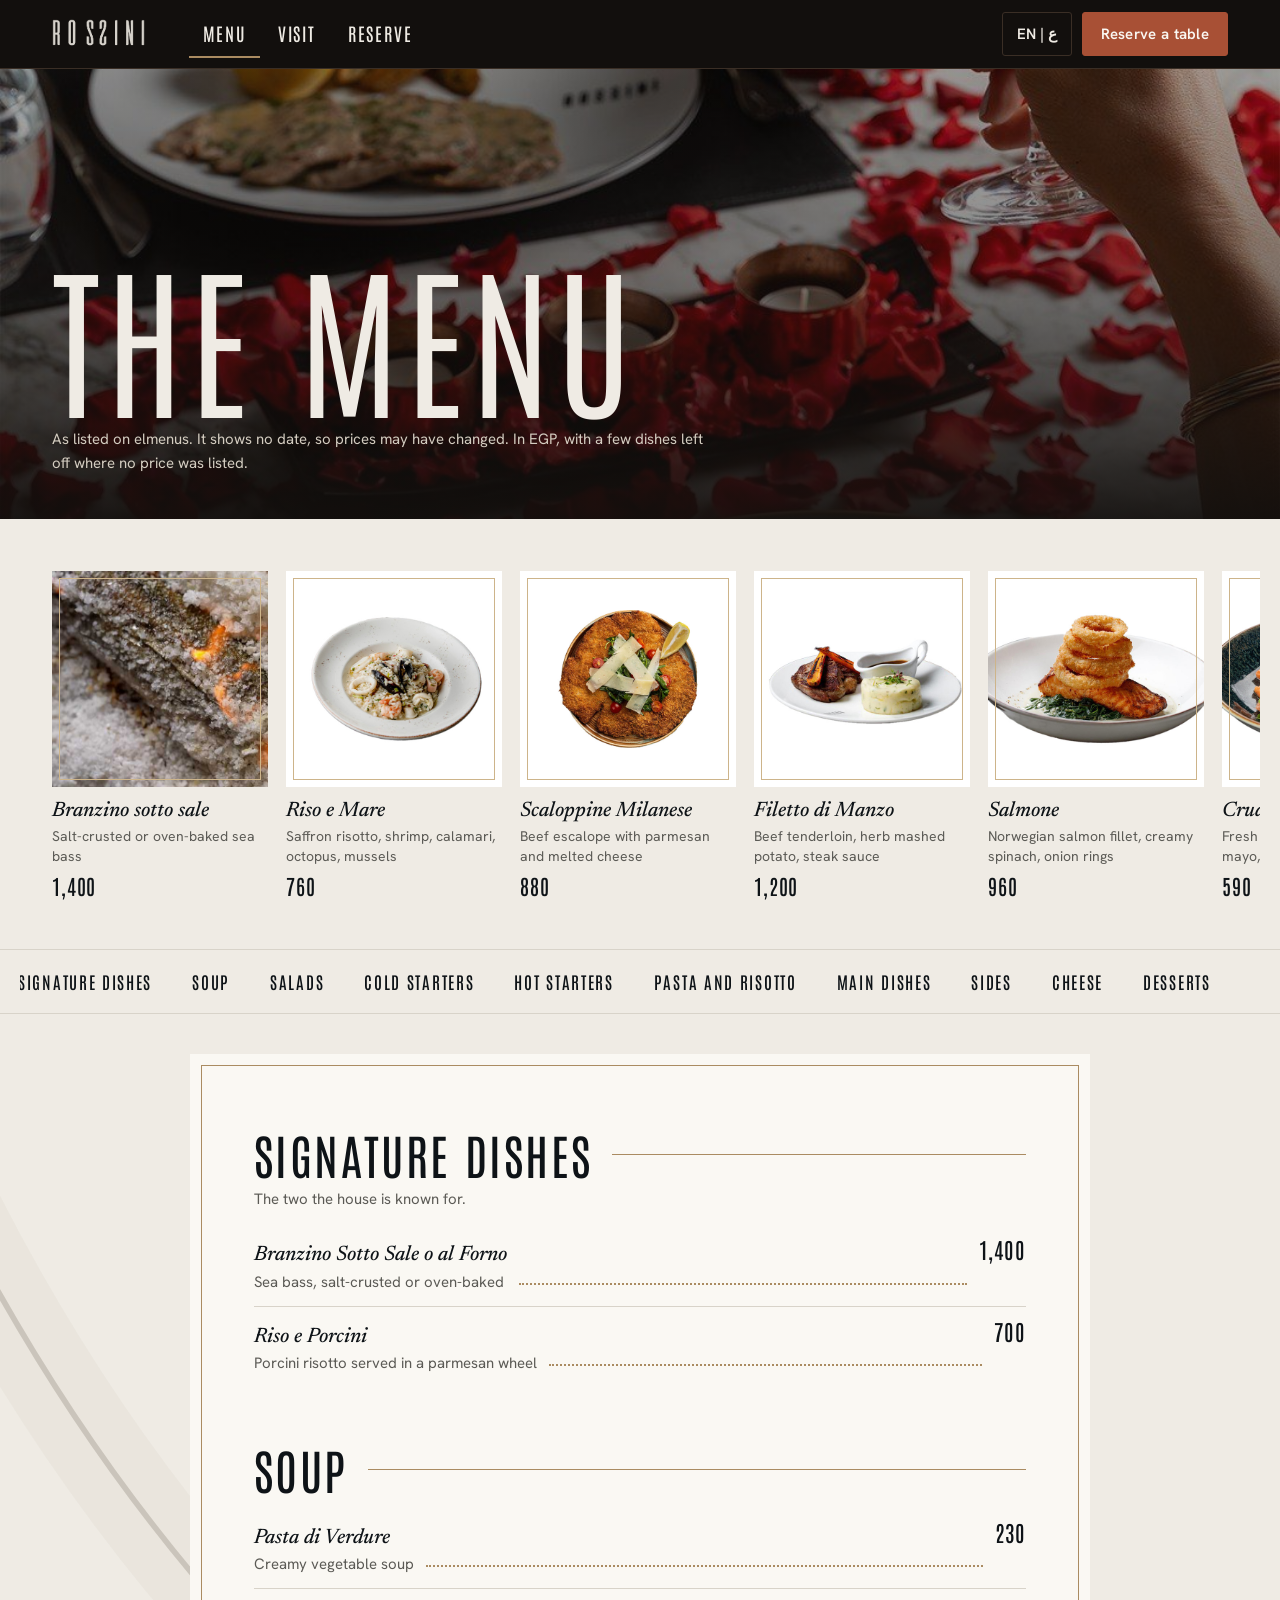
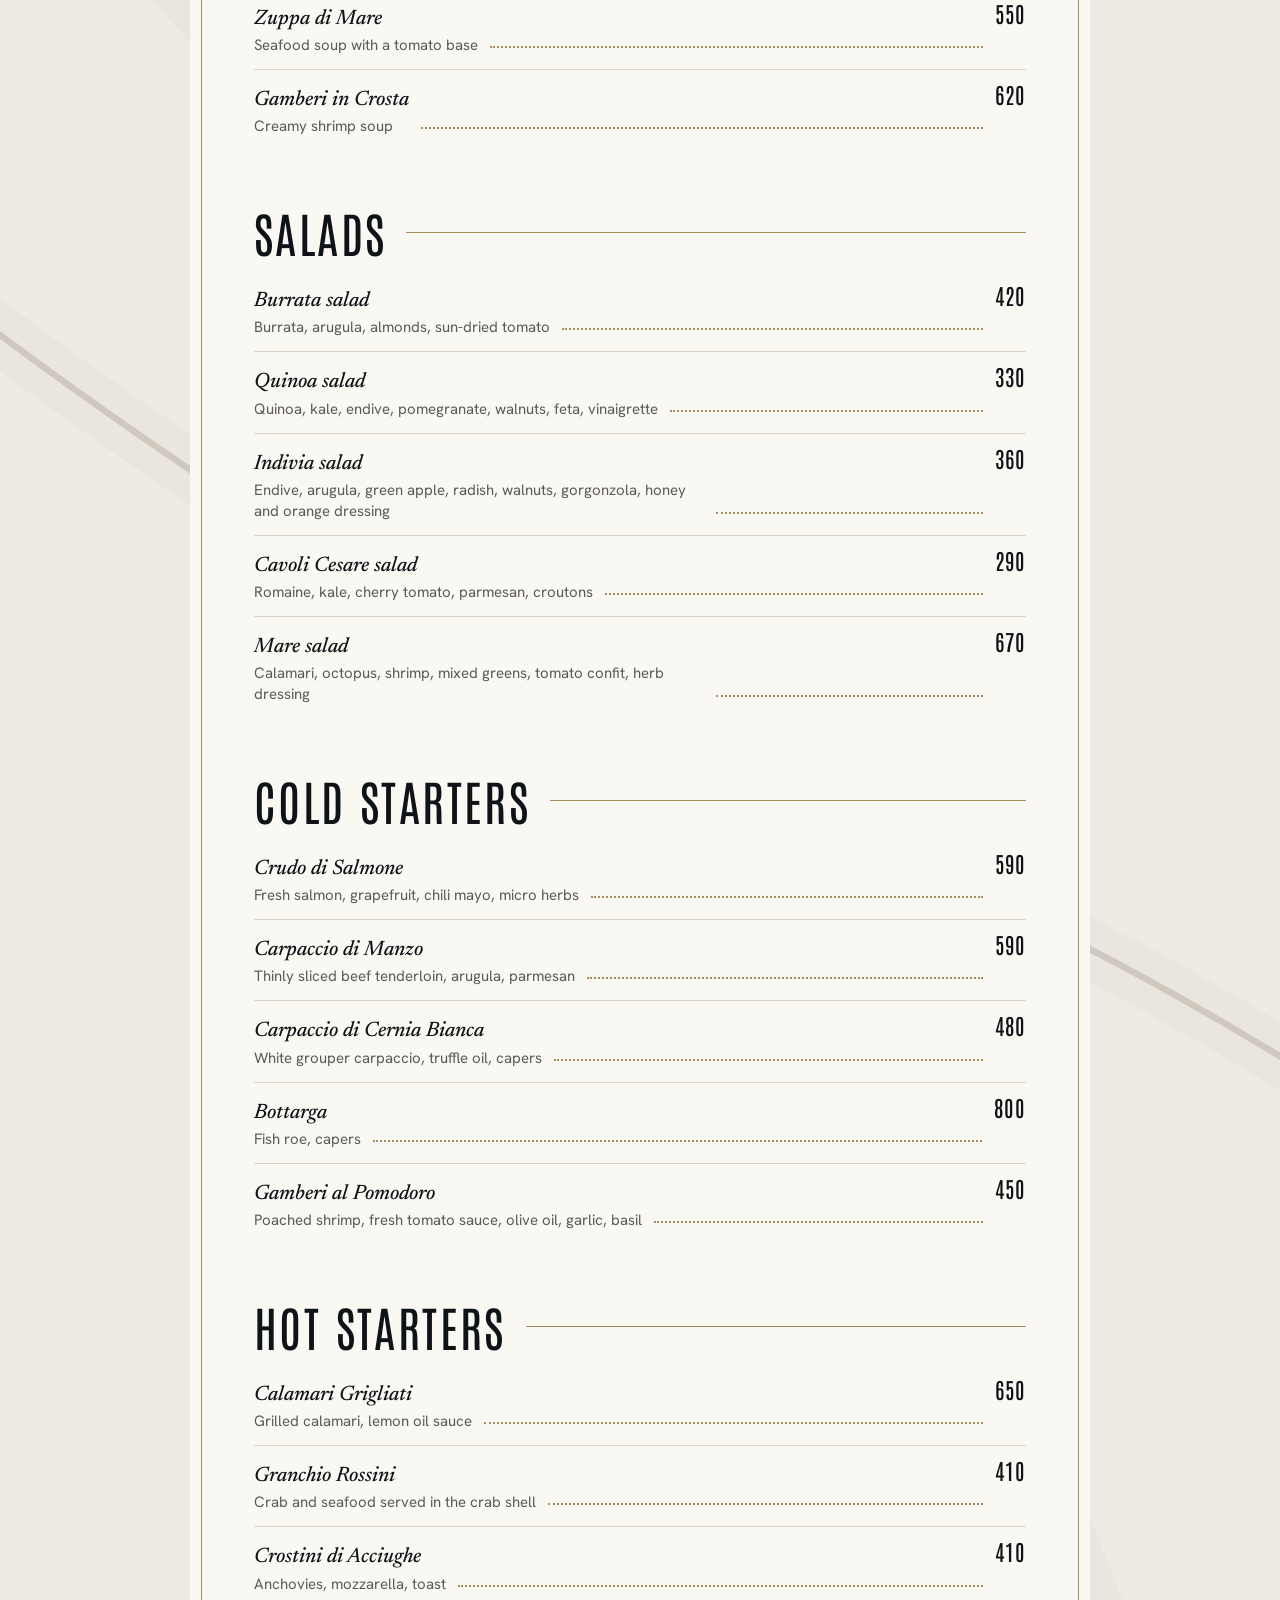
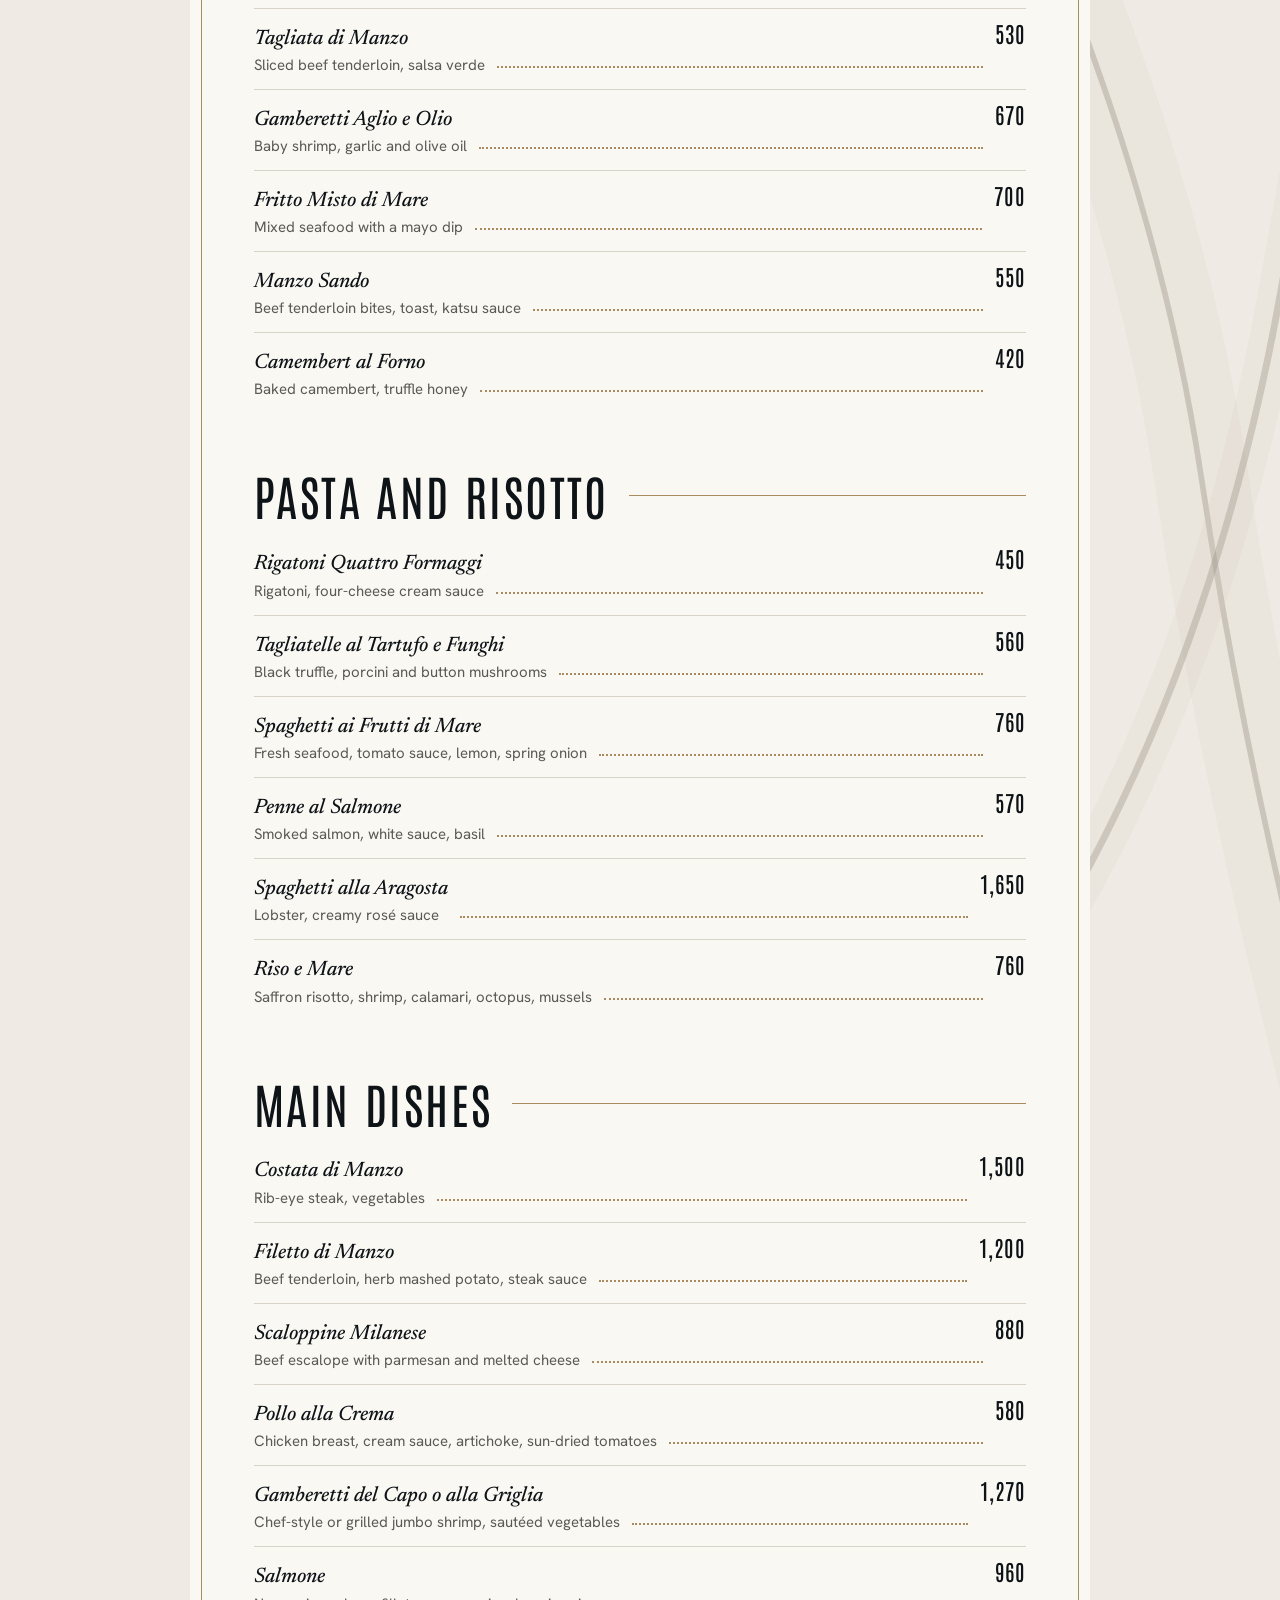
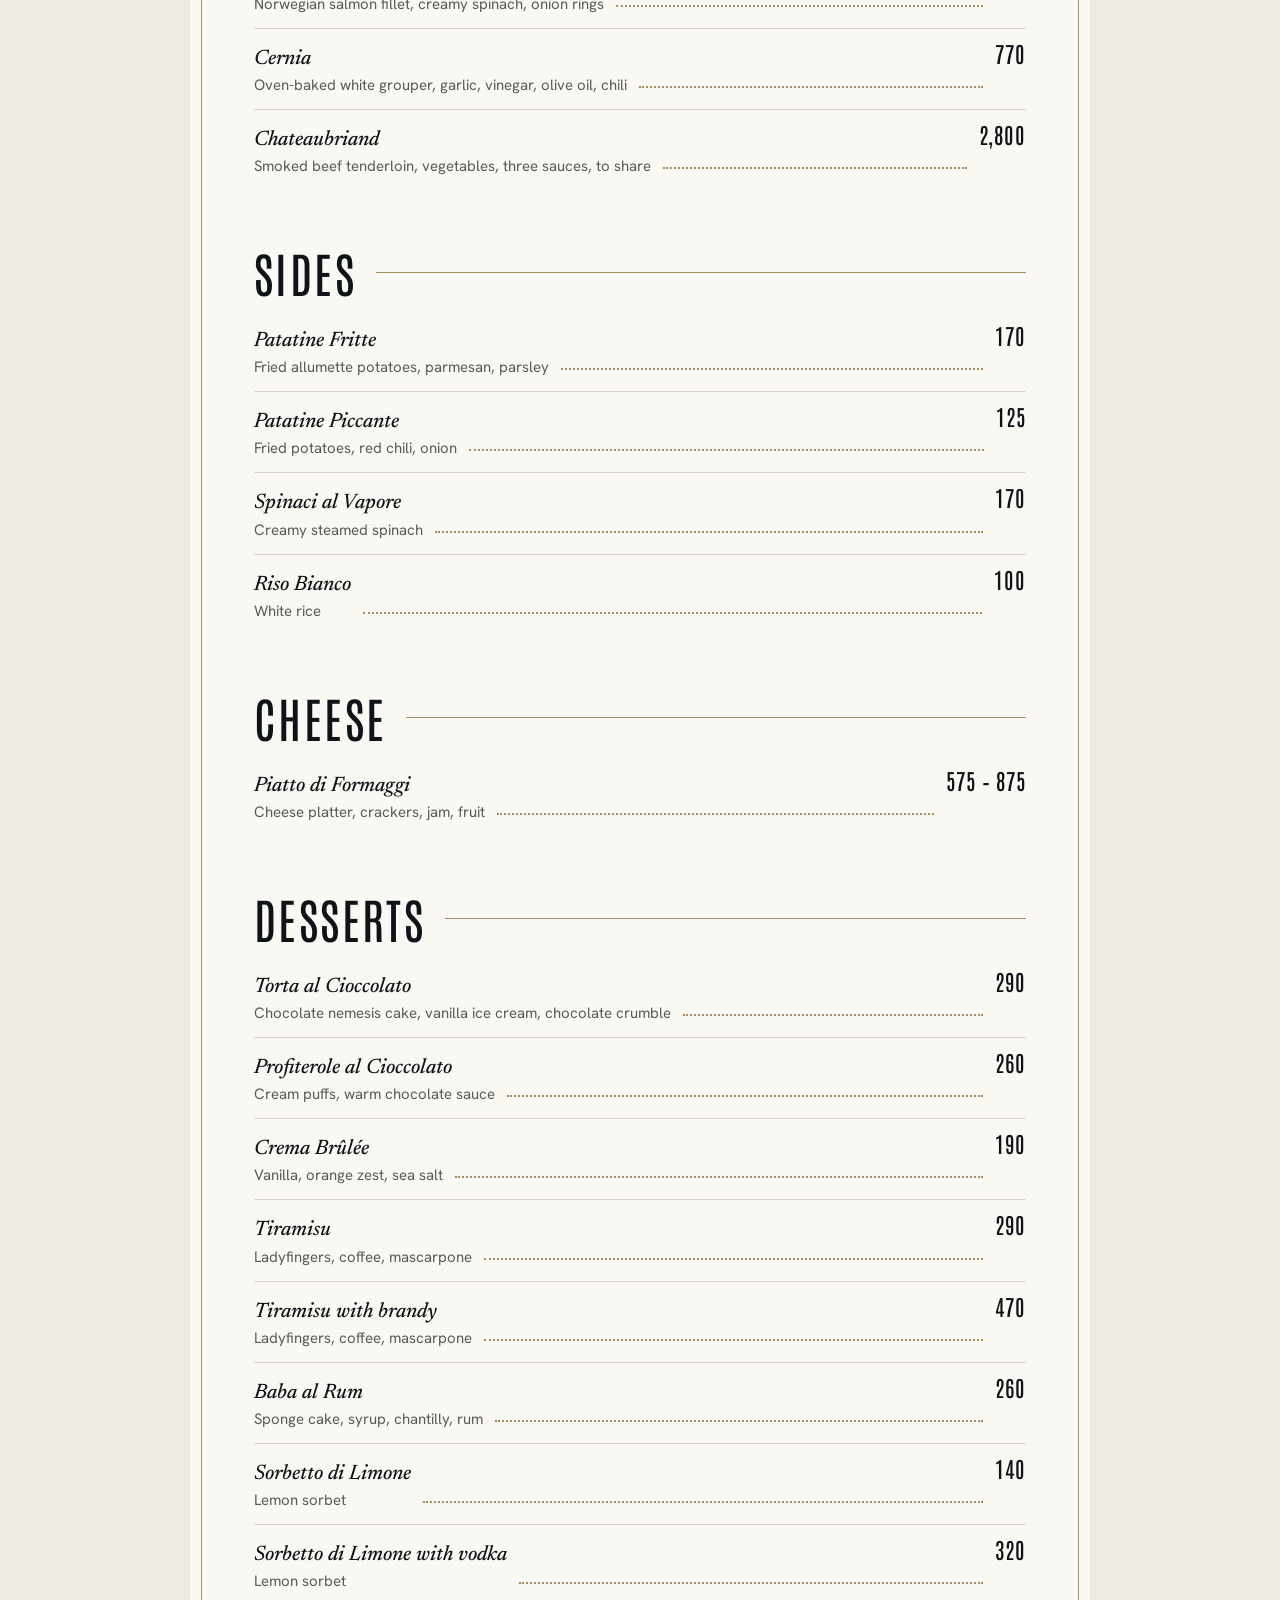
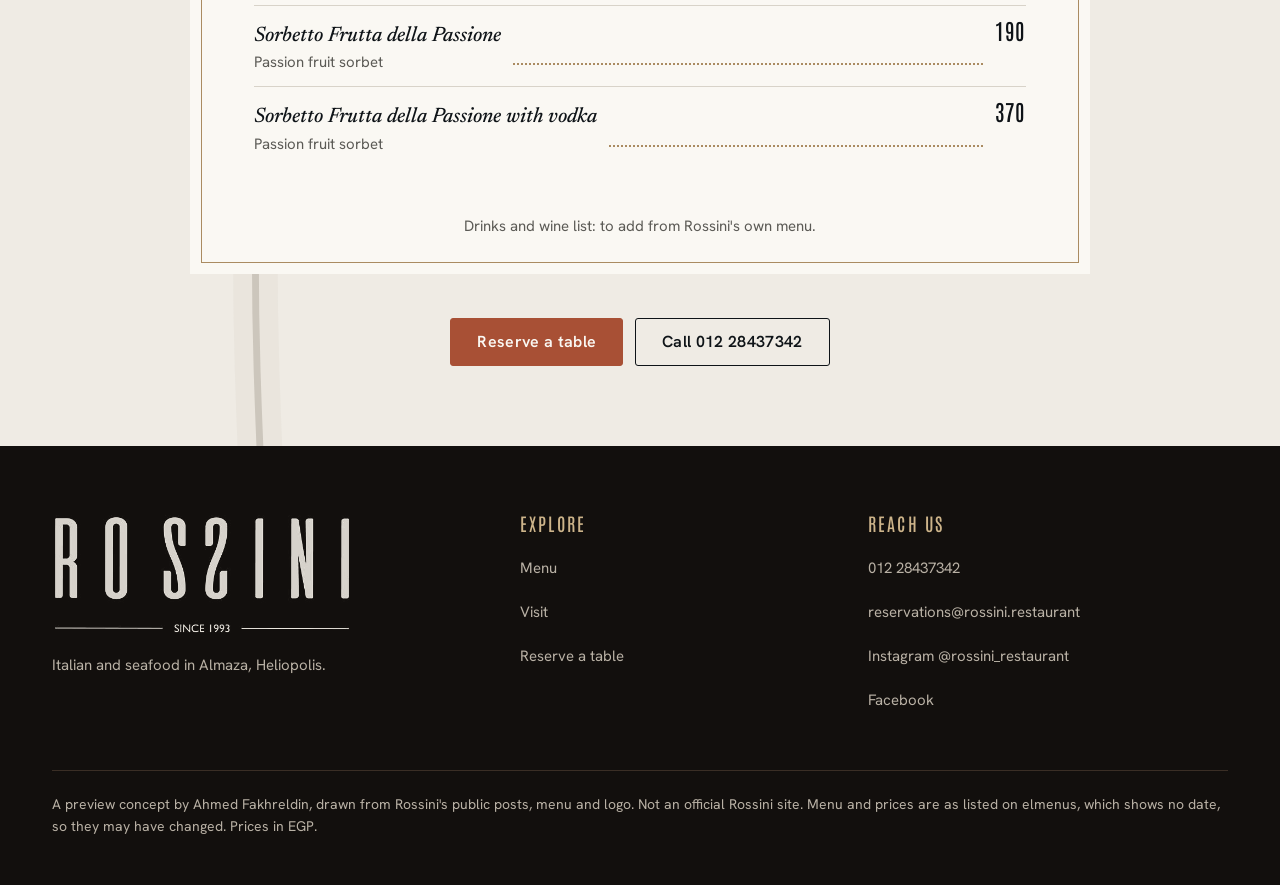
==== commit 7d997e32: "Photography-first redesign: full-screen hero, signature dish, photo band, kitchen list, photo track " ====
--- a/menu.html
+++ b/menu.html
@@ -4,6 +4,7 @@
 <meta name="description" content="The Rossini dinner menu: soups, salads, starters, pasta and risotto, mains and desserts, with prices in EGP."><meta name="theme-color" content="#120F0D"><meta name="robots" content="noindex">
 <meta property="og:title" content="Menu | Rossini"><meta property="og:description" content="The Rossini dinner menu: soups, salads, starters, pasta and risotto, mains and desserts, with prices in EGP."><meta property="og:image" content="img/rossini/03_DQtmpgDiWe9.jpg">
 <link rel="icon" type="image/png" href="img/rossini/icon.png">
+<script>document.documentElement.classList.add("js")</script>
 <link rel="stylesheet" href="fonts.css"><link rel="stylesheet" href="site.css"></head><body>
 <a class="skip" href="#main">Skip to content</a><header class="hdr"><div class="wrap">
  <a class="brand" href="index.html" aria-label="Rossini, home"><img src="img/rossini/mark-cream.png" alt="Rossini" width="124" height="40"></a>
@@ -14,11 +15,12 @@
 <nav class="mnav" id="mnav" aria-label="Menu"><a href="menu.html">Menu</a><a href="visit.html">Visit</a><a href="index.html#reserve">Reserve a table</a><a href="https://www.instagram.com/rossini_restaurant/" target="_blank" rel="noopener">Instagram</a>
  <a class="sub js-ar" href="#" onclick="return false">Arabic version: part of the full build</a></nav>
 <main id="main" class="menupage"><svg class="marble" viewBox="0 0 1600 1400" preserveAspectRatio="xMidYMid slice" aria-hidden="true" focusable="false"><path d="M461.8,-20.0 Q496.4,132.1 519.8,204.8 Q543.2,277.5 595.5,325.8 Q647.8,374.1 715.5,419.0 Q783.1,464.0 849.7,492.0 Q916.3,520.1 981.6,567.5 Q1046.9,615.0 1078.7,692.3 Q1110.4,769.5 1153.0,820.8 Q1195.5,872.1 1264.5,918.2 Q1333.5,964.3 1393.6,1017.6 Q1453.7,1071.0 1496.6,1119.0" fill="none" stroke="#CBC5BA" stroke-width="12.1" stroke-opacity=".16" stroke-linecap="round"/><path d="M461.8,-20.0 Q496.4,132.1 519.8,204.8 Q543.2,277.5 595.5,325.8 Q647.8,374.1 715.5,419.0 Q783.1,464.0 849.7,492.0 Q916.3,520.1 981.6,567.5 Q1046.9,615.0 1078.7,692.3 Q1110.4,769.5 1153.0,820.8 Q1195.5,872.1 1264.5,918.2 Q1333.5,964.3 1393.6,1017.6 Q1453.7,1071.0 1496.6,1119.0" fill="none" stroke="#9D968A" stroke-width="1.35" stroke-opacity="0.37" stroke-linecap="round"/><path d="M443.2,-20.0 Q434.5,153.6 419.6,231.9 Q404.7,310.2 382.8,393.0 Q361.0,475.7 354.2,541.4 Q347.4,607.1 346.9,674.1 Q346.4,741.0 346.5,824.0 Q346.7,907.1 330.1,994.8 Q313.4,1082.5 308.4,1163.1 Q303.3,1243.6 294.0,1331.4 Q284.6,1419.1 249.1,1493.6 Q213.7,1568.0 202.8,1649.8" fill="none" stroke="#CBC5BA" stroke-width="23.9" stroke-opacity=".16" stroke-linecap="round"/><path d="M443.2,-20.0 Q434.5,153.6 419.6,231.9 Q404.7,310.2 382.8,393.0 Q361.0,475.7 354.2,541.4 Q347.4,607.1 346.9,674.1 Q346.4,741.0 346.5,824.0 Q346.7,907.1 330.1,994.8 Q313.4,1082.5 308.4,1163.1 Q303.3,1243.6 294.0,1331.4 Q284.6,1419.1 249.1,1493.6 Q213.7,1568.0 202.8,1649.8" fill="none" stroke="#9D968A" stroke-width="1.50" stroke-opacity="0.34" stroke-linecap="round"/><path d="M580.7,-20.0 Q609.0,112.8 638.1,189.6 Q667.3,266.5 716.2,320.9 Q765.2,375.3 794.7,443.3 Q824.1,511.4 864.4,591.1 Q904.7,670.8 915.9,745.1 Q927.0,819.3 952.0,908.2 Q976.9,997.1 1011.6,1057.2 Q1046.3,1117.2 1100.3,1177.3 Q1154.3,1237.4 1203.5,1283.6 Q1252.7,1329.9 1324.0,1378.8" fill="none" stroke="#CBC5BA" stroke-width="19.4" stroke-opacity=".16" stroke-linecap="round"/><path d="M580.7,-20.0 Q609.0,112.8 638.1,189.6 Q667.3,266.5 716.2,320.9 Q765.2,375.3 794.7,443.3 Q824.1,511.4 864.4,591.1 Q904.7,670.8 915.9,745.1 Q927.0,819.3 952.0,908.2 Q976.9,997.1 1011.6,1057.2 Q1046.3,1117.2 1100.3,1177.3 Q1154.3,1237.4 1203.5,1283.6 Q1252.7,1329.9 1324.0,1378.8" fill="none" stroke="#9D968A" stroke-width="1.17" stroke-opacity="0.42" stroke-linecap="round"/><path d="M1138.3,-20.0 Q1172.7,155.7 1169.7,230.3 Q1166.6,304.9 1189.1,366.9 Q1211.6,428.8 1250.8,484.7 Q1289.9,540.6 1332.0,587.7 Q1374.0,634.8 1428.8,675.9 Q1483.7,717.0 1574.0,744.9 Q1664.4,772.8 1732.1,797.8 Q1799.8,822.9 1862.7,853.3 Q1925.6,883.7 1985.8,934.9 Q2045.9,986.1 2106.7,1015.2" fill="none" stroke="#CBC5BA" stroke-width="13.0" stroke-opacity=".16" stroke-linecap="round"/><path d="M1138.3,-20.0 Q1172.7,155.7 1169.7,230.3 Q1166.6,304.9 1189.1,366.9 Q1211.6,428.8 1250.8,484.7 Q1289.9,540.6 1332.0,587.7 Q1374.0,634.8 1428.8,675.9 Q1483.7,717.0 1574.0,744.9 Q1664.4,772.8 1732.1,797.8 Q1799.8,822.9 1862.7,853.3 Q1925.6,883.7 1985.8,934.9 Q2045.9,986.1 2106.7,1015.2" fill="none" stroke="#9D968A" stroke-width="1.51" stroke-opacity="0.32" stroke-linecap="round"/><path d="M-115.7,-20.0 Q-182.9,117.5 -195.9,209.0 Q-208.9,300.5 -246.5,364.4 Q-284.1,428.2 -306.5,509.7 Q-329.0,591.2 -361.4,659.1 Q-393.8,727.0 -407.5,818.8 Q-421.3,910.7 -459.0,990.9 Q-496.8,1071.1 -536.7,1135.9 Q-576.7,1200.6 -606.4,1256.4 Q-636.1,1312.1 -658.8,1391.6 Q-681.6,1471.1 -730.8,1542.9" fill="none" stroke="#CBC5BA" stroke-width="23.8" stroke-opacity=".16" stroke-linecap="round"/><path d="M-115.7,-20.0 Q-182.9,117.5 -195.9,209.0 Q-208.9,300.5 -246.5,364.4 Q-284.1,428.2 -306.5,509.7 Q-329.0,591.2 -361.4,659.1 Q-393.8,727.0 -407.5,818.8 Q-421.3,910.7 -459.0,990.9 Q-496.8,1071.1 -536.7,1135.9 Q-576.7,1200.6 -606.4,1256.4 Q-636.1,1312.1 -658.8,1391.6 Q-681.6,1471.1 -730.8,1542.9" fill="none" stroke="#9D968A" stroke-width="1.65" stroke-opacity="0.36" stroke-linecap="round"/><path d="M263.3,-20.0 Q334.4,120.8 355.7,196.0 Q377.0,271.1 387.3,335.6 Q397.6,400.1 396.5,486.6 Q395.3,573.2 379.2,639.6 Q363.0,706.0 332.2,785.5 Q301.5,865.0 246.9,918.1 Q192.3,971.2 111.0,1000.7 Q29.6,1030.1 -20.9,1090.7 Q-71.4,1151.3 -131.0,1193.6 Q-190.5,1235.9 -273.0,1261.0" fill="none" stroke="#CBC5BA" stroke-width="17.2" stroke-opacity=".16" stroke-linecap="round"/><path d="M263.3,-20.0 Q334.4,120.8 355.7,196.0 Q377.0,271.1 387.3,335.6 Q397.6,400.1 396.5,486.6 Q395.3,573.2 379.2,639.6 Q363.0,706.0 332.2,785.5 Q301.5,865.0 246.9,918.1 Q192.3,971.2 111.0,1000.7 Q29.6,1030.1 -20.9,1090.7 Q-71.4,1151.3 -131.0,1193.6 Q-190.5,1235.9 -273.0,1261.0" fill="none" stroke="#9D968A" stroke-width="0.74" stroke-opacity="0.28" stroke-linecap="round"/><path d="M1704.1,-20.0 Q1667.9,128.9 1625.4,190.3 Q1582.9,251.7 1562.6,318.7 Q1542.4,385.7 1517.9,456.5 Q1493.5,527.4 1487.3,600.5 Q1481.0,673.5 1478.3,763.8 Q1475.5,854.2 1478.3,932.0 Q1481.0,1009.8 1481.4,1072.6 Q1481.7,1135.4 1485.1,1197.6 Q1488.5,1259.9 1476.3,1335.6 Q1464.1,1411.4 1435.4,1479.4" fill="none" stroke="#CBC5BA" stroke-width="16.8" stroke-opacity=".16" stroke-linecap="round"/><path d="M1704.1,-20.0 Q1667.9,128.9 1625.4,190.3 Q1582.9,251.7 1562.6,318.7 Q1542.4,385.7 1517.9,456.5 Q1493.5,527.4 1487.3,600.5 Q1481.0,673.5 1478.3,763.8 Q1475.5,854.2 1478.3,932.0 Q1481.0,1009.8 1481.4,1072.6 Q1481.7,1135.4 1485.1,1197.6 Q1488.5,1259.9 1476.3,1335.6 Q1464.1,1411.4 1435.4,1479.4" fill="none" stroke="#9D968A" stroke-width="1.21" stroke-opacity="0.45" stroke-linecap="round"/><path d="M43.7,-20.0 Q61.9,151.2 71.9,236.4 Q81.9,321.7 66.5,401.4 Q51.1,481.2 34.9,563.3 Q18.7,645.4 5.3,721.5 Q-8.2,797.6 -50.9,876.2 Q-93.6,954.8 -147.1,1008.3 Q-200.7,1061.8 -288.1,1087.7 Q-375.5,1113.6 -436.9,1154.5 Q-498.3,1195.4 -539.5,1259.6 Q-580.8,1323.9 -657.0,1365.4" fill="none" stroke="#CBC5BA" stroke-width="19.7" stroke-opacity=".16" stroke-linecap="round"/><path d="M43.7,-20.0 Q61.9,151.2 71.9,236.4 Q81.9,321.7 66.5,401.4 Q51.1,481.2 34.9,563.3 Q18.7,645.4 5.3,721.5 Q-8.2,797.6 -50.9,876.2 Q-93.6,954.8 -147.1,1008.3 Q-200.7,1061.8 -288.1,1087.7 Q-375.5,1113.6 -436.9,1154.5 Q-498.3,1195.4 -539.5,1259.6 Q-580.8,1323.9 -657.0,1365.4" fill="none" stroke="#9D968A" stroke-width="1.33" stroke-opacity="0.31" stroke-linecap="round"/><path d="M1535.0,-20.0 Q1476.1,122.5 1447.2,206.9 Q1418.3,291.3 1415.6,369.5 Q1412.8,447.7 1419.0,519.6 Q1425.1,591.5 1420.0,670.7 Q1415.0,749.9 1412.7,822.3 Q1410.5,894.8 1399.9,958.5 Q1389.2,1022.2 1344.8,1103.4 Q1300.5,1184.6 1286.2,1246.8 Q1271.9,1309.0 1242.9,1369.8 Q1213.9,1430.6 1180.3,1512.9" fill="none" stroke="#CBC5BA" stroke-width="12.9" stroke-opacity=".16" stroke-linecap="round"/><path d="M1535.0,-20.0 Q1476.1,122.5 1447.2,206.9 Q1418.3,291.3 1415.6,369.5 Q1412.8,447.7 1419.0,519.6 Q1425.1,591.5 1420.0,670.7 Q1415.0,749.9 1412.7,822.3 Q1410.5,894.8 1399.9,958.5 Q1389.2,1022.2 1344.8,1103.4 Q1300.5,1184.6 1286.2,1246.8 Q1271.9,1309.0 1242.9,1369.8 Q1213.9,1430.6 1180.3,1512.9" fill="none" stroke="#9D968A" stroke-width="0.76" stroke-opacity="0.48" stroke-linecap="round"/><path d="M935.5,-20.0 Q947.3,146.6 956.9,237.0 Q966.5,327.4 970.9,392.1 Q975.2,456.9 960.7,543.7 Q946.3,630.6 932.1,708.6 Q917.9,786.6 882.2,844.3 Q846.5,902.0 810.1,958.4 Q773.7,1014.9 756.1,1080.8 Q738.6,1146.7 728.7,1231.8 Q718.8,1316.9 720.9,1384.6 Q723.0,1452.3 731.9,1521.6" fill="none" stroke="#CBC5BA" stroke-width="9.2" stroke-opacity=".16" stroke-linecap="round"/><path d="M935.5,-20.0 Q947.3,146.6 956.9,237.0 Q966.5,327.4 970.9,392.1 Q975.2,456.9 960.7,543.7 Q946.3,630.6 932.1,708.6 Q917.9,786.6 882.2,844.3 Q846.5,902.0 810.1,958.4 Q773.7,1014.9 756.1,1080.8 Q738.6,1146.7 728.7,1231.8 Q718.8,1316.9 720.9,1384.6 Q723.0,1452.3 731.9,1521.6" fill="none" stroke="#9D968A" stroke-width="1.41" stroke-opacity="0.40" stroke-linecap="round"/><path d="M203.8,-20.0 Q164.2,147.4 144.0,232.9 Q123.7,318.3 109.9,400.7 Q96.1,483.1 57.4,558.9 Q18.8,634.6 -36.8,692.1 Q-92.3,749.7 -127.5,805.2 Q-162.6,860.7 -185.3,928.6 Q-207.9,996.6 -207.6,1085.0 Q-207.3,1173.4 -231.5,1241.7 Q-255.6,1310.0 -261.6,1386.2 Q-267.6,1462.5 -253.4,1531.8" fill="none" stroke="#CBC5BA" stroke-width="23.4" stroke-opacity=".16" stroke-linecap="round"/><path d="M203.8,-20.0 Q164.2,147.4 144.0,232.9 Q123.7,318.3 109.9,400.7 Q96.1,483.1 57.4,558.9 Q18.8,634.6 -36.8,692.1 Q-92.3,749.7 -127.5,805.2 Q-162.6,860.7 -185.3,928.6 Q-207.9,996.6 -207.6,1085.0 Q-207.3,1173.4 -231.5,1241.7 Q-255.6,1310.0 -261.6,1386.2 Q-267.6,1462.5 -253.4,1531.8" fill="none" stroke="#9D968A" stroke-width="1.67" stroke-opacity="0.40" stroke-linecap="round"/></svg>
-<div class="wrap mhead">
- <h1>The menu</h1>
- <p class="mnote">As listed on elmenus. It shows no date, so prices may have changed. In EGP, with a few dishes left off where no price was listed.</p>
- <div class="favs"><article class="fav"><div class="im br"><img src="img/rossini/03_DQtmpgDiWe9.jpg" alt="Sea bass baked in a salt crust" width="461" height="820"></div><h3>Branzino sotto sale</h3><p>Salt-crusted or oven-baked sea bass</p><b>1,400</b></article><article class="fav"><div class="im"><img src="img/rossini/dishes/fff6aa2e.jpg" alt="Riso e Mare" width="600" height="400"></div><h3>Riso e Mare</h3><p>Saffron risotto, shrimp, calamari, octopus, mussels</p><b>760</b></article><article class="fav"><div class="im"><img src="img/rossini/dishes/2e9b0869.jpg" alt="Scaloppine Milanese" width="600" height="400"></div><h3>Scaloppine Milanese</h3><p>Beef escalope with parmesan and melted cheese</p><b>880</b></article><article class="fav"><div class="im"><img src="img/rossini/dishes/8d470fe8.jpg" alt="Filetto di Manzo" width="600" height="400"></div><h3>Filetto di Manzo</h3><p>Beef tenderloin, herb mashed potato, steak sauce</p><b>1,200</b></article><article class="fav"><div class="im"><img src="img/rossini/dishes/2f91ca54.jpg" alt="Salmone" width="600" height="400"></div><h3>Salmone</h3><p>Norwegian salmon fillet, creamy spinach, onion rings</p><b>960</b></article><article class="fav"><div class="im"><img src="img/rossini/dishes/bc25a0dc.jpg" alt="Crudo di Salmone" width="600" height="400"></div><h3>Crudo di Salmone</h3><p>Fresh salmon, grapefruit, chili mayo, micro herbs</p><b>590</b></article><article class="fav"><div class="im"><img src="img/rossini/dishes/a33565ce.jpg" alt="Tiramisu" width="600" height="400"></div><h3>Tiramisu</h3><p>Ladyfingers, coffee, mascarpone</p><b>290</b></article><article class="fav"><div class="im"><img src="img/rossini/dishes/de966da7.jpg" alt="Baba al Rum" width="600" height="400"></div><h3>Baba al Rum</h3><p>Sponge cake, syrup, chantilly, rum</p><b>260</b></article></div>
-</div>
+<header class="mban"><div class="mbg"><img src="img/rossini/full/07_DeEXs-hDTd3.jpg" alt="" width="1080" height="1350" fetchpriority="high"></div>
+ <div class="wrap">
+  <h1>The menu</h1>
+  <p class="mnote">As listed on elmenus. It shows no date, so prices may have changed. In EGP, with a few dishes left off where no price was listed.</p>
+ </div></header>
+<div class="wrap mfavs"><div class="favs"><article class="fav"><div class="im br"><img src="img/rossini/03_DQtmpgDiWe9.jpg" alt="Sea bass baked in a salt crust" width="461" height="820"></div><h3>Branzino sotto sale</h3><p>Salt-crusted or oven-baked sea bass</p><b>1,400</b></article><article class="fav"><div class="im"><img src="img/rossini/dishes/fff6aa2e.jpg" alt="Riso e Mare" width="600" height="400"></div><h3>Riso e Mare</h3><p>Saffron risotto, shrimp, calamari, octopus, mussels</p><b>760</b></article><article class="fav"><div class="im"><img src="img/rossini/dishes/2e9b0869.jpg" alt="Scaloppine Milanese" width="600" height="400"></div><h3>Scaloppine Milanese</h3><p>Beef escalope with parmesan and melted cheese</p><b>880</b></article><article class="fav"><div class="im"><img src="img/rossini/dishes/8d470fe8.jpg" alt="Filetto di Manzo" width="600" height="400"></div><h3>Filetto di Manzo</h3><p>Beef tenderloin, herb mashed potato, steak sauce</p><b>1,200</b></article><article class="fav"><div class="im"><img src="img/rossini/dishes/2f91ca54.jpg" alt="Salmone" width="600" height="400"></div><h3>Salmone</h3><p>Norwegian salmon fillet, creamy spinach, onion rings</p><b>960</b></article><article class="fav"><div class="im"><img src="img/rossini/dishes/bc25a0dc.jpg" alt="Crudo di Salmone" width="600" height="400"></div><h3>Crudo di Salmone</h3><p>Fresh salmon, grapefruit, chili mayo, micro herbs</p><b>590</b></article><article class="fav"><div class="im"><img src="img/rossini/dishes/a33565ce.jpg" alt="Tiramisu" width="600" height="400"></div><h3>Tiramisu</h3><p>Ladyfingers, coffee, mascarpone</p><b>290</b></article><article class="fav"><div class="im"><img src="img/rossini/dishes/de966da7.jpg" alt="Baba al Rum" width="600" height="400"></div><h3>Baba al Rum</h3><p>Sponge cake, syrup, chantilly, rum</p><b>260</b></article></div></div>
 <div class="chips js-jump"><div class="wrap"><a class="chip" href="#signature">Signature dishes</a><a class="chip" href="#soup">Soup</a><a class="chip" href="#salads">Salads</a><a class="chip" href="#cold">Cold starters</a><a class="chip" href="#hot">Hot starters</a><a class="chip" href="#pasta">Pasta and risotto</a><a class="chip" href="#mains">Main dishes</a><a class="chip" href="#sides">Sides</a><a class="chip" href="#cheese">Cheese</a><a class="chip" href="#desserts">Desserts</a></div></div>
 <div class="wrap"><div class="mcard"><section class="msec" id="signature"><h2>Signature dishes</h2><p class="snote">The two the house is known for.</p><ul class="mlist"><li class="mi"><span class="it"><i>Branzino Sotto Sale o al Forno</i><small>Sea bass, salt-crusted or oven-baked</small></span><span class="dots"></span><span class="pr">1,400</span></li><li class="mi"><span class="it"><i>Riso e Porcini</i><small>Porcini risotto served in a parmesan wheel</small></span><span class="dots"></span><span class="pr">700</span></li></ul></section><section class="msec" id="soup"><h2>Soup</h2><ul class="mlist"><li class="mi"><span class="it"><i>Pasta di Verdure</i><small>Creamy vegetable soup</small></span><span class="dots"></span><span class="pr">230</span></li><li class="mi"><span class="it"><i>Zuppa di Mare</i><small>Seafood soup with a tomato base</small></span><span class="dots"></span><span class="pr">550</span></li><li class="mi"><span class="it"><i>Gamberi in Crosta</i><small>Creamy shrimp soup</small></span><span class="dots"></span><span class="pr">620</span></li></ul></section><section class="msec" id="salads"><h2>Salads</h2><ul class="mlist"><li class="mi"><span class="it"><i>Burrata salad</i><small>Burrata, arugula, almonds, sun-dried tomato</small></span><span class="dots"></span><span class="pr">420</span></li><li class="mi"><span class="it"><i>Quinoa salad</i><small>Quinoa, kale, endive, pomegranate, walnuts, feta, vinaigrette</small></span><span class="dots"></span><span class="pr">330</span></li><li class="mi"><span class="it"><i>Indivia salad</i><small>Endive, arugula, green apple, radish, walnuts, gorgonzola, honey and orange dressing</small></span><span class="dots"></span><span class="pr">360</span></li><li class="mi"><span class="it"><i>Cavoli Cesare salad</i><small>Romaine, kale, cherry tomato, parmesan, croutons</small></span><span class="dots"></span><span class="pr">290</span></li><li class="mi"><span class="it"><i>Mare salad</i><small>Calamari, octopus, shrimp, mixed greens, tomato confit, herb dressing</small></span><span class="dots"></span><span class="pr">670</span></li></ul></section><section class="msec" id="cold"><h2>Cold starters</h2><ul class="mlist"><li class="mi"><span class="it"><i>Crudo di Salmone</i><small>Fresh salmon, grapefruit, chili mayo, micro herbs</small></span><span class="dots"></span><span class="pr">590</span></li><li class="mi"><span class="it"><i>Carpaccio di Manzo</i><small>Thinly sliced beef tenderloin, arugula, parmesan</small></span><span class="dots"></span><span class="pr">590</span></li><li class="mi"><span class="it"><i>Carpaccio di Cernia Bianca</i><small>White grouper carpaccio, truffle oil, capers</small></span><span class="dots"></span><span class="pr">480</span></li><li class="mi"><span class="it"><i>Bottarga</i><small>Fish roe, capers</small></span><span class="dots"></span><span class="pr">800</span></li><li class="mi"><span class="it"><i>Gamberi al Pomodoro</i><small>Poached shrimp, fresh tomato sauce, olive oil, garlic, basil</small></span><span class="dots"></span><span class="pr">450</span></li></ul></section><section class="msec" id="hot"><h2>Hot starters</h2><ul class="mlist"><li class="mi"><span class="it"><i>Calamari Grigliati</i><small>Grilled calamari, lemon oil sauce</small></span><span class="dots"></span><span class="pr">650</span></li><li class="mi"><span class="it"><i>Granchio Rossini</i><small>Crab and seafood served in the crab shell</small></span><span class="dots"></span><span class="pr">410</span></li><li class="mi"><span class="it"><i>Crostini di Acciughe</i><small>Anchovies, mozzarella, toast</small></span><span class="dots"></span><span class="pr">410</span></li><li class="mi"><span class="it"><i>Tagliata di Manzo</i><small>Sliced beef tenderloin, salsa verde</small></span><span class="dots"></span><span class="pr">530</span></li><li class="mi"><span class="it"><i>Gamberetti Aglio e Olio</i><small>Baby shrimp, garlic and olive oil</small></span><span class="dots"></span><span class="pr">670</span></li><li class="mi"><span class="it"><i>Fritto Misto di Mare</i><small>Mixed seafood with a mayo dip</small></span><span class="dots"></span><span class="pr">700</span></li><li class="mi"><span class="it"><i>Manzo Sando</i><small>Beef tenderloin bites, toast, katsu sauce</small></span><span class="dots"></span><span class="pr">550</span></li><li class="mi"><span class="it"><i>Camembert al Forno</i><small>Baked camembert, truffle honey</small></span><span class="dots"></span><span class="pr">420</span></li></ul></section><section class="msec" id="pasta"><h2>Pasta and risotto</h2><ul class="mlist"><li class="mi"><span class="it"><i>Rigatoni Quattro Formaggi</i><small>Rigatoni, four-cheese cream sauce</small></span><span class="dots"></span><span class="pr">450</span></li><li class="mi"><span class="it"><i>Tagliatelle al Tartufo e Funghi</i><small>Black truffle, porcini and button mushrooms</small></span><span class="dots"></span><span class="pr">560</span></li><li class="mi"><span class="it"><i>Spaghetti ai Frutti di Mare</i><small>Fresh seafood, tomato sauce, lemon, spring onion</small></span><span class="dots"></span><span class="pr">760</span></li><li class="mi"><span class="it"><i>Penne al Salmone</i><small>Smoked salmon, white sauce, basil</small></span><span class="dots"></span><span class="pr">570</span></li><li class="mi"><span class="it"><i>Spaghetti alla Aragosta</i><small>Lobster, creamy rosé sauce</small></span><span class="dots"></span><span class="pr">1,650</span></li><li class="mi"><span class="it"><i>Riso e Mare</i><small>Saffron risotto, shrimp, calamari, octopus, mussels</small></span><span class="dots"></span><span class="pr">760</span></li></ul></section><section class="msec" id="mains"><h2>Main dishes</h2><ul class="mlist"><li class="mi"><span class="it"><i>Costata di Manzo</i><small>Rib-eye steak, vegetables</small></span><span class="dots"></span><span class="pr">1,500</span></li><li class="mi"><span class="it"><i>Filetto di Manzo</i><small>Beef tenderloin, herb mashed potato, steak sauce</small></span><span class="dots"></span><span class="pr">1,200</span></li><li class="mi"><span class="it"><i>Scaloppine Milanese</i><small>Beef escalope with parmesan and melted cheese</small></span><span class="dots"></span><span class="pr">880</span></li><li class="mi"><span class="it"><i>Pollo alla Crema</i><small>Chicken breast, cream sauce, artichoke, sun-dried tomatoes</small></span><span class="dots"></span><span class="pr">580</span></li><li class="mi"><span class="it"><i>Gamberetti del Capo o alla Griglia</i><small>Chef-style or grilled jumbo shrimp, sautéed vegetables</small></span><span class="dots"></span><span class="pr">1,270</span></li><li class="mi"><span class="it"><i>Salmone</i><small>Norwegian salmon fillet, creamy spinach, onion rings</small></span><span class="dots"></span><span class="pr">960</span></li><li class="mi"><span class="it"><i>Cernia</i><small>Oven-baked white grouper, garlic, vinegar, olive oil, chili</small></span><span class="dots"></span><span class="pr">770</span></li><li class="mi"><span class="it"><i>Chateaubriand</i><small>Smoked beef tenderloin, vegetables, three sauces, to share</small></span><span class="dots"></span><span class="pr">2,800</span></li></ul></section><section class="msec" id="sides"><h2>Sides</h2><ul class="mlist"><li class="mi"><span class="it"><i>Patatine Fritte</i><small>Fried allumette potatoes, parmesan, parsley</small></span><span class="dots"></span><span class="pr">170</span></li><li class="mi"><span class="it"><i>Patatine Piccante</i><small>Fried potatoes, red chili, onion</small></span><span class="dots"></span><span class="pr">125</span></li><li class="mi"><span class="it"><i>Spinaci al Vapore</i><small>Creamy steamed spinach</small></span><span class="dots"></span><span class="pr">170</span></li><li class="mi"><span class="it"><i>Riso Bianco</i><small>White rice</small></span><span class="dots"></span><span class="pr">100</span></li></ul></section><section class="msec" id="cheese"><h2>Cheese</h2><ul class="mlist"><li class="mi"><span class="it"><i>Piatto di Formaggi</i><small>Cheese platter, crackers, jam, fruit</small></span><span class="dots"></span><span class="pr">575 – 875</span></li></ul></section><section class="msec" id="desserts"><h2>Desserts</h2><ul class="mlist"><li class="mi"><span class="it"><i>Torta al Cioccolato</i><small>Chocolate nemesis cake, vanilla ice cream, chocolate crumble</small></span><span class="dots"></span><span class="pr">290</span></li><li class="mi"><span class="it"><i>Profiterole al Cioccolato</i><small>Cream puffs, warm chocolate sauce</small></span><span class="dots"></span><span class="pr">260</span></li><li class="mi"><span class="it"><i>Crema Brûlée</i><small>Vanilla, orange zest, sea salt</small></span><span class="dots"></span><span class="pr">190</span></li><li class="mi"><span class="it"><i>Tiramisu</i><small>Ladyfingers, coffee, mascarpone</small></span><span class="dots"></span><span class="pr">290</span></li><li class="mi"><span class="it"><i>Tiramisu with brandy</i><small>Ladyfingers, coffee, mascarpone</small></span><span class="dots"></span><span class="pr">470</span></li><li class="mi"><span class="it"><i>Baba al Rum</i><small>Sponge cake, syrup, chantilly, rum</small></span><span class="dots"></span><span class="pr">260</span></li><li class="mi"><span class="it"><i>Sorbetto di Limone</i><small>Lemon sorbet</small></span><span class="dots"></span><span class="pr">140</span></li><li class="mi"><span class="it"><i>Sorbetto di Limone with vodka</i><small>Lemon sorbet</small></span><span class="dots"></span><span class="pr">320</span></li><li class="mi"><span class="it"><i>Sorbetto Frutta della Passione</i><small>Passion fruit sorbet</small></span><span class="dots"></span><span class="pr">190</span></li><li class="mi"><span class="it"><i>Sorbetto Frutta della Passione with vodka</i><small>Passion fruit sorbet</small></span><span class="dots"></span><span class="pr">370</span></li></ul></section>
  <p class="mfoot">Drinks and wine list: to add from Rossini's own menu.</p></div></div>
--- a/site.css
+++ b/site.css
@@ -35,24 +35,12 @@
 .mnav .sub{font:500 16px/1.5 "Hanken Grotesk";letter-spacing:0;text-transform:none;color:var(--mute-dk);border:0;padding:20px 0 0}
 
 /* hero: the dark room */
-.hero{position:relative;background:var(--night);color:var(--marble);overflow:hidden;isolation:isolate}
-.hero:before,.room:before{content:"";position:absolute;inset:0;z-index:-2;background:repeating-linear-gradient(90deg,transparent 0 156px,var(--panel) 156px 157px)}
-.hero:after{content:"";position:absolute;right:-8%;top:-18%;width:64%;height:136%;z-index:-1;background:radial-gradient(closest-side,#4A3420,transparent)}
-.hero .wrap{display:grid;grid-template-columns:minmax(0,1.08fr) minmax(0,.92fr);gap:48px;align-items:center;min-height:min(780px,calc(100svh - var(--h)));min-height:max(620px,min(780px,calc(100svh - var(--h))));padding-block:56px}
-.hero h1{font-weight:300;font-size:clamp(52px,6vw,96px);line-height:.98;letter-spacing:.025em;max-width:10.5em}
 .sub{font-size:20px;line-height:1.55;max-width:28em;margin-top:26px;color:#E2DCD1}
 .cta{display:flex;flex-wrap:wrap;gap:12px;margin-top:34px}
 .status{display:inline-flex;align-items:center;gap:10px;margin-top:30px;font-weight:600;font-size:16px}
 .status:before{content:"";width:10px;height:10px;border-radius:50%;background:var(--brass);flex:none}
 .status.open:before{background:#6FB06A}
 .proof{margin-top:12px;font-size:15px;color:var(--mute-dk)}
-.frames{position:relative;height:min(620px,72svh);min-height:500px}
-.fr{position:absolute;overflow:hidden;background:var(--wood);outline:1px solid var(--brass);outline-offset:10px;animation:rise .9s cubic-bezier(.2,.8,.2,1) both}
-.fr img{width:100%;height:100%;object-fit:cover}
-.f1{right:12px;top:10px;width:60%;height:calc(100% - 20px)}
-.f2{left:12px;bottom:34px;width:38%;height:50%;animation-delay:.18s}
-@keyframes rise{from{opacity:0;transform:translateY(28px)}to{opacity:1;transform:none}}
-@media (prefers-reduced-motion:reduce){.fr{animation:none}html{scroll-behavior:auto}}
 
 /* sections */
 .sec{padding:104px 0;position:relative}
@@ -61,15 +49,9 @@
 .lead{font-size:19px;line-height:1.55;max-width:30em;margin-top:22px}
 
 /* dishes: marble */
-.dishes .wrap{display:grid;grid-template-columns:minmax(0,5fr) minmax(0,6fr);gap:80px;align-items:start}
-.collage{position:relative;aspect-ratio:4/5.4;max-height:660px;width:100%}
-.collage figure{position:absolute;overflow:hidden;background:var(--stone)}
-.collage img{width:100%;height:100%;object-fit:cover}
-.c1{left:0;top:0;width:76%;height:88%}
-.c2{right:0;bottom:0;width:54%;height:40%;box-shadow:0 0 0 10px var(--marble)}
 .sig{margin-top:30px;font-size:18px;line-height:1.6;max-width:32em;color:var(--mute)}
 .sig b{font:italic 500 23px/1.3 "Newsreader",serif;color:var(--ink)}
-.sig span{font:500 22px "Antonio";letter-spacing:.04em;color:var(--coral);margin:0 4px}
+.sig span{font:500 22px "Antonio";letter-spacing:.04em;color:var(--coral);margin:0 0 0 4px}
 .rows{list-style:none;margin-top:30px}
 .rows li{display:flex;align-items:center;gap:16px;padding:12px 0;border-top:1px solid var(--line)}
 .rows li:last-child{border-bottom:1px solid var(--line)}
@@ -84,18 +66,10 @@
 .note{font-size:14px;color:var(--mute);margin-top:16px}
 
 /* the room: walnut */
-.room{background:var(--night);color:var(--marble);overflow:hidden;isolation:isolate}
-.room h2{color:var(--marble)}
-.rhead{display:flex;justify-content:space-between;align-items:flex-end;gap:40px;flex-wrap:wrap}
-.rhead p{max-width:28em;color:#E2DCD1;font-size:18px}
-.rgal{display:grid;grid-template-columns:minmax(0,3fr) minmax(0,6fr) minmax(0,3.5fr);gap:20px;margin-top:52px;height:480px}
-.rgal figure{overflow:hidden;background:var(--wood);outline:1px solid var(--brass);outline-offset:8px;margin:8px}
-.rgal img{width:100%;height:100%;object-fit:cover}
-.cap{font-size:14px;color:var(--mute-dk);margin-top:30px}
 
 /* reserve: marble */
 .marble{position:absolute;inset:0;width:100%;height:100%;z-index:0;pointer-events:none}
-.reserve>.wrap,.vhero>.wrap{position:relative;z-index:1}
+.reserve>.wrap{position:relative;z-index:1}
 .reserve .wrap{display:grid;grid-template-columns:minmax(0,5fr) minmax(0,6fr);gap:72px;align-items:start}
 .ways{list-style:none;margin-top:34px;display:grid;gap:0;max-width:30em}
 .ways li{display:flex;gap:18px;align-items:baseline;padding:14px 0;border-top:1px solid var(--line);font-size:18px}
@@ -132,8 +106,6 @@
 /* menu page: the dinner card on marble */
 .menupage{position:relative;overflow:hidden}
 .menupage>*{position:relative;z-index:1}.menupage>.marble{position:absolute;z-index:0}
-.wrap.mhead{padding-top:56px;padding-bottom:30px}
-.mhead h1{font-weight:300;font-size:clamp(64px,10vw,150px);line-height:.9;letter-spacing:.03em}
 .mnote{margin-top:18px;max-width:34em;color:var(--mute);font-size:16px}
 .favs{display:flex;gap:18px;overflow-x:auto;padding:6px 32px 24px;margin:34px -32px 0;scroll-snap-type:x proximity;scroll-padding-inline:32px;scrollbar-width:thin}
 .fav{flex:none;width:216px;scroll-snap-align:start}
@@ -163,14 +135,6 @@
 .mcta .btn.ghost{color:var(--ink);border-color:var(--ink)}.mcta .btn.ghost:hover{background:var(--ink);color:var(--marble)}
 
 /* visit page */
-.vhero{position:relative;background:var(--marble);overflow:hidden}
-.vhero .wrap{display:grid;grid-template-columns:minmax(0,1.1fr) minmax(0,.9fr);gap:56px;align-items:center;min-height:540px;padding-block:56px}
-.vhero h1{font-weight:300;font-size:clamp(56px,7.6vw,118px);line-height:.92;letter-spacing:.03em}
-.vhero .lead{max-width:24em}
-.vhero .cta .btn.ghost{color:var(--ink);border-color:var(--ink)}.vhero .cta .btn.ghost:hover{background:var(--ink);color:var(--marble)}
-.vhero .status{color:var(--ink)}
-.vhero .pic{margin:10px 12px 10px 0;overflow:hidden;background:var(--stone);outline:1px solid var(--brass);outline-offset:10px;justify-self:end;width:min(100%,380px);aspect-ratio:3/4}
-.vhero .pic img{width:100%;height:100%;object-fit:cover}
 .info{background:var(--paper)}
 .vgrid{display:grid;grid-template-columns:repeat(3,minmax(0,1fr));gap:56px}
 .vgrid h3{font-size:34px;margin-bottom:16px}
@@ -181,21 +145,100 @@
 .soft{color:var(--mute);font-size:16px}
 .lnk{font-weight:600;display:inline-block;padding:6px 0;text-underline-offset:4px}
 
+/* ---- v2: photography first ---- */
+.hdr--over{position:fixed;left:0;right:0;top:0;background:linear-gradient(#120F0DD9,#120F0D00);border-bottom-color:transparent;transition:background .35s,border-color .35s}
+.hdr--over.solid{background:var(--night);border-bottom-color:var(--line-dk)}
+.js .rv{opacity:0;transform:translateY(30px);transition:opacity .9s ease var(--d,0s),transform .9s cubic-bezier(.2,.8,.2,1) var(--d,0s)}
+.js .rv.in{opacity:1;transform:none}
+.px{overflow:hidden}
+.px img{width:100%;height:100%;object-fit:cover;transform:translate3d(0,var(--py,0px),0) scale(1.14);will-change:transform}
+.ob{outline:1px solid var(--brass);outline-offset:12px}
+
+/* hero: full-bleed room */
+.hero2{position:relative;min-height:100vh;min-height:max(640px,100svh);display:flex;align-items:flex-end;background:var(--night);color:var(--marble);overflow:hidden;isolation:isolate}
+.hbg{position:absolute;inset:0;z-index:-1;overflow:hidden}
+.hbg img{width:100%;height:100%;object-fit:cover;object-position:50% 62%;transform-origin:62% 50%;animation:kb 28s ease-in-out infinite alternate}
+.hbg:after{content:"";position:absolute;inset:0;background:linear-gradient(90deg,#120F0DE6 0,#120F0DB3 40%,#120F0D40 72%,#120F0D26 100%),linear-gradient(0deg,#120F0D 0,#120F0D00 40%)}
+.hwrap{width:100%;padding-block:calc(var(--h) + 48px) 84px}
+.hero2 h1{font-weight:300;font-size:clamp(58px,9.2vw,148px);line-height:.94;letter-spacing:.02em;max-width:9.4em}
+.ln{display:block;animation:rise 1.1s cubic-bezier(.2,.8,.2,1) both}.ln:nth-child(2){animation-delay:.12s}.ln:nth-child(3){animation-delay:.24s}
+.hero2 .sub{max-width:36em}
+.hero2 .sub,.hero2 .cta,.hero2 .status,.hero2 .proof{animation:rise 1.1s cubic-bezier(.2,.8,.2,1) .42s both}
+@keyframes kb{from{transform:scale(1)}to{transform:scale(1.1)}}
+@keyframes rise{from{opacity:0;transform:translateY(30px)}to{opacity:1;transform:none}}
+.sub{font-size:20px;line-height:1.55;max-width:28em;margin-top:26px;color:#E2DCD1}
+
+/* signature dish: dark, big italic */
+.sigf{position:relative;background:var(--night);color:var(--marble);padding:128px 0;overflow:hidden;isolation:isolate}
+.sigf:before{content:"";position:absolute;inset:0;z-index:-1;background:repeating-linear-gradient(90deg,transparent 0 156px,var(--panel) 156px 157px)}
+.sigf .wrap{display:grid;grid-template-columns:minmax(0,5fr) minmax(0,6fr);gap:104px;align-items:center}
+.sf-fig{position:relative;aspect-ratio:4/5.2;max-height:84svh;width:100%}
+.sf-main{position:absolute;inset:0 20% 14% 12px;background:var(--wood)}
+.sf-sub{position:absolute;right:0;bottom:0;width:50%;aspect-ratio:4/5;border:10px solid var(--night);background:var(--wood)}
+.sf-copy h2{font:italic 500 clamp(46px,5.8vw,92px)/1.02 "Newsreader",serif;text-transform:none;letter-spacing:-.01em;max-width:10ch;color:var(--marble)}
+.sf-copy .lead{color:#E2DCD1;margin-top:26px}
+.sf2{margin-top:48px;padding-top:30px;border-top:1px solid var(--line-dk);max-width:30em}
+.sf2 h3{font:italic 500 36px/1.1 "Newsreader",serif;text-transform:none;letter-spacing:0}
+.sf2 p{color:var(--mute-dk);margin-top:8px;font-size:17px}
+.sf-copy .cta{margin-top:40px}
+
+/* photo band: one line over the room */
+.pband{position:relative;min-height:min(86svh,800px);display:flex;align-items:center;color:var(--marble);background:var(--night);overflow:hidden;isolation:isolate}
+.pimg{position:absolute;inset:-7% 0;z-index:-2}
+.pimg img{width:100%;height:100%;object-fit:cover;object-position:50% 55%;transform:translate3d(0,var(--py,0px),0)}
+.pband:after{content:"";position:absolute;inset:0;z-index:-1;background:linear-gradient(90deg,#120F0DD9 0,#120F0D4D 72%),linear-gradient(#120F0D 0,#120F0D00 22%,#120F0D00 76%,#120F0D 100%)}
+.bigline{font-weight:300;font-size:clamp(44px,7.4vw,120px);line-height:.98;letter-spacing:.025em;text-transform:uppercase;font-family:"Antonio",sans-serif;max-width:10.5em}
+.pcap{position:absolute;right:32px;bottom:22px;font-size:13px;color:var(--mute-dk);max-width:30em;text-align:right}
+
+/* from the kitchen: marble, photo stays while the list scrolls */
+.kitchen{background:var(--marble)}
+.kitchen .wrap{display:grid;grid-template-columns:minmax(0,5fr) minmax(0,6fr);gap:96px;align-items:start}
+.kfig{position:sticky;top:calc(var(--h) + 36px);aspect-ratio:4/5;max-height:calc(100svh - var(--h) - 72px);width:calc(100% - 24px);margin:12px;background:var(--stone)}
+.kitchen .th{width:92px;height:92px}
+.kitchen .rows li{padding:14px 0}
+.kitchen .it i{font-size:25px}
+
+/* around the table: horizontal photo track */
+.evening{background:var(--night);color:var(--marble);padding:112px 0 96px;overflow:hidden}
+.evening h2{color:var(--marble)}
+.ehead{display:flex;justify-content:space-between;align-items:flex-end;gap:32px;flex-wrap:wrap}
+.gnav{display:flex;gap:10px}
+.gnav button{width:52px;height:52px;border:1px solid var(--brass);background:transparent;color:var(--marble);border-radius:50%;cursor:pointer;font:400 22px/1 "Hanken Grotesk",sans-serif}
+.gnav button:hover{background:var(--brass);color:var(--ink)}
+.track{--gut:max(32px,calc((100vw - 1240px)/2 + 32px));display:flex;gap:20px;overflow-x:auto;scroll-snap-type:x mandatory;padding:48px var(--gut) 18px;scroll-padding-inline:var(--gut);scrollbar-width:none}
+.track::-webkit-scrollbar{display:none}
+.track figure{flex:none;height:min(68svh,580px);aspect-ratio:3/4;scroll-snap-align:start;overflow:hidden;background:var(--wood)}
+.track img{width:100%;height:100%;object-fit:cover;transition:transform 1.2s cubic-bezier(.2,.8,.2,1)}
+.track figure:hover img{transform:scale(1.04)}
+.cap{font-size:14px;color:var(--mute-dk);margin-top:26px}
+
+/* menu banner */
+.mban{position:relative;min-height:clamp(340px,50svh,500px);display:flex;align-items:flex-end;background:var(--night);color:var(--marble);overflow:hidden;isolation:isolate}
+.mbg{position:absolute;inset:0;z-index:-1}
+.mbg img{width:100%;height:100%;object-fit:cover;object-position:50% 56%}
+.mbg:after{content:"";position:absolute;inset:0;background:linear-gradient(0deg,#120F0DF2 0,#120F0D80 55%,#120F0D59 100%)}
+.mban .wrap{width:100%;padding-block:calc(var(--h) + 44px) 44px}
+.mban h1{font-weight:300;font-size:clamp(76px,13vw,200px);line-height:.88;letter-spacing:.03em}
+.mban .mnote{margin-top:20px;font-size:15px;color:#D4CDC1;max-width:44em}
+.wrap.mfavs{padding-top:12px;padding-bottom:26px}
+
+/* visit hero: dark and photographic */
+.vhero{position:relative;background:var(--night);color:var(--marble);overflow:hidden;isolation:isolate}
+.vhero .vbg{position:absolute;inset:0;z-index:-1}
+.vhero .vbg img{width:100%;height:100%;object-fit:cover;object-position:50% 22%}
+.vhero .vbg:after{content:"";position:absolute;inset:0;background:linear-gradient(90deg,#120F0DEB 0,#120F0DA6 52%,#120F0D40 100%),linear-gradient(0deg,#120F0D 0,#120F0D00 30%)}
+.vhero .wrap{display:flex;align-items:flex-end;min-height:clamp(480px,64svh,640px);padding-block:calc(var(--h) + 40px) 64px}
+.vhero h1{font-weight:300;font-size:clamp(64px,10vw,150px);line-height:.92;letter-spacing:.03em}
+.vhero .lead{max-width:24em;color:#E2DCD1}
+
 @media (max-width:980px){
  .nav,.hr{display:none}.burger{display:block}
- .hero .wrap{grid-template-columns:1fr;min-height:0;gap:36px;padding-block:44px 56px}
- .hero h1{max-width:none}
- .frames{height:520px;min-height:0}
  .sec{padding:68px 0}
- .dishes .wrap,.reserve .wrap{grid-template-columns:1fr;gap:44px}
- .collage{max-height:none;aspect-ratio:4/3.5;max-width:560px}.c1{width:58%;height:90%}.c2{width:50%;height:46%}
- .rgal{grid-template-columns:1fr 1fr;height:auto;gap:16px}
- .rgal .g2{grid-column:1/-1;order:-1;aspect-ratio:4/3}.rgal .g1,.rgal .g3{aspect-ratio:3/4}
+ .reserve .wrap{grid-template-columns:1fr;gap:44px}
  .ftr .wrap{grid-template-columns:1fr 1fr}.ftr .wrap>div:first-child{grid-column:1/-1}
- .vhero .wrap{grid-template-columns:1fr;min-height:0;padding-block:44px 52px;gap:40px}.vhero .pic{justify-self:start;width:min(86%,340px)}
  .vgrid{grid-template-columns:1fr;gap:38px}
  .mcard{padding:12px 28px 28px;margin-top:28px}
- .wrap{padding-left:20px;padding-right:20px}.wrap.mhead{padding-top:36px;padding-bottom:22px}.favs{padding-left:20px;padding-right:20px;margin-left:-20px;margin-right:-20px;scroll-padding-inline:20px}.chips .wrap{padding:8px 20px}
+ .wrap{padding-left:20px;padding-right:20px}.favs{padding-left:20px;padding-right:20px;margin-left:-20px;margin-right:-20px;scroll-padding-inline:20px}.chips .wrap{padding:8px 20px}
  body{padding-bottom:72px}
  .mbar{display:grid;grid-template-columns:repeat(3,1fr);position:fixed;left:0;right:0;bottom:0;z-index:60;background:var(--night);padding:8px 10px calc(8px + env(safe-area-inset-bottom));gap:8px;border-top:1px solid var(--line-dk)}
  .mbar a{display:flex;align-items:center;justify-content:center;min-height:50px;border-radius:3px;color:var(--marble);text-decoration:none;font-weight:600;font-size:15px;border:1px solid var(--line-dk)}
@@ -208,11 +251,32 @@
 @media (max-width:420px){
  body{font-size:16.5px}
  .brand img{height:26px}.brand{padding:9px 0}
- .hero h1{font-size:clamp(46px,14vw,60px)}.sub{font-size:18px;margin-top:20px}.cta{margin-top:26px}.status{margin-top:22px}
- .frames{height:440px}.f2{bottom:22px}
+ .sub{font-size:18px;margin-top:20px}.cta{margin-top:26px}.status{margin-top:22px}
  .th{width:64px;height:64px}.it i{font-size:20px}.pr{font-size:20px}
- .rgal{gap:12px}
  .mcard{padding:8px 20px 24px}.mi .it i{font-size:20px}
  .ftr .wrap{grid-template-columns:1fr}.ftr img{width:240px}
- .mhead h1{font-size:clamp(56px,19vw,80px)}
-}
+}
+
+@media (max-width:980px){
+ .hero2 .hbg img{object-position:50% 38%}
+ .hbg:after{background:linear-gradient(0deg,#120F0D 0,#120F0DE0 46%,#120F0D59 100%)}
+ .hwrap{padding-block:calc(var(--h) + 28px) 44px}
+ .sigf{padding:84px 0}.sigf .wrap,.kitchen .wrap{grid-template-columns:1fr;gap:56px}
+ .sf-fig{max-height:none;aspect-ratio:4/4.6;max-width:560px}
+ .pband{min-height:72svh}.pcap{left:20px;right:20px;text-align:left}
+ .kfig{position:relative;top:auto;max-height:none;aspect-ratio:4/4.4;max-width:560px}
+ .evening{padding:80px 0 72px}.track{--gut:20px}.track figure{height:min(62svh,460px)}
+ .vhero .wrap{min-height:0;padding-block:calc(var(--h) + 56px) 48px}
+ .mban .wrap{padding-block:calc(var(--h) + 28px) 28px}
+}
+@media (max-width:420px){
+ .hero2 h1{font-size:clamp(50px,15vw,66px)}.hero2 .sub{font-size:18px;margin-top:20px}
+ .bigline{font-size:clamp(40px,12vw,56px)}.sf-copy h2{font-size:clamp(42px,12vw,56px)}
+ .gnav button{width:46px;height:46px}.mban h1,.vhero h1{font-size:clamp(60px,19vw,84px)}
+}
+@media (prefers-reduced-motion:reduce){
+ .hbg img,.ln,.hero2 .sub,.hero2 .cta,.hero2 .status,.hero2 .proof{animation:none}
+ .js .rv{opacity:1;transform:none;transition:none}
+ .px img,.pimg img{transform:none;will-change:auto}.track img{transition:none}
+ html{scroll-behavior:auto}
+}
